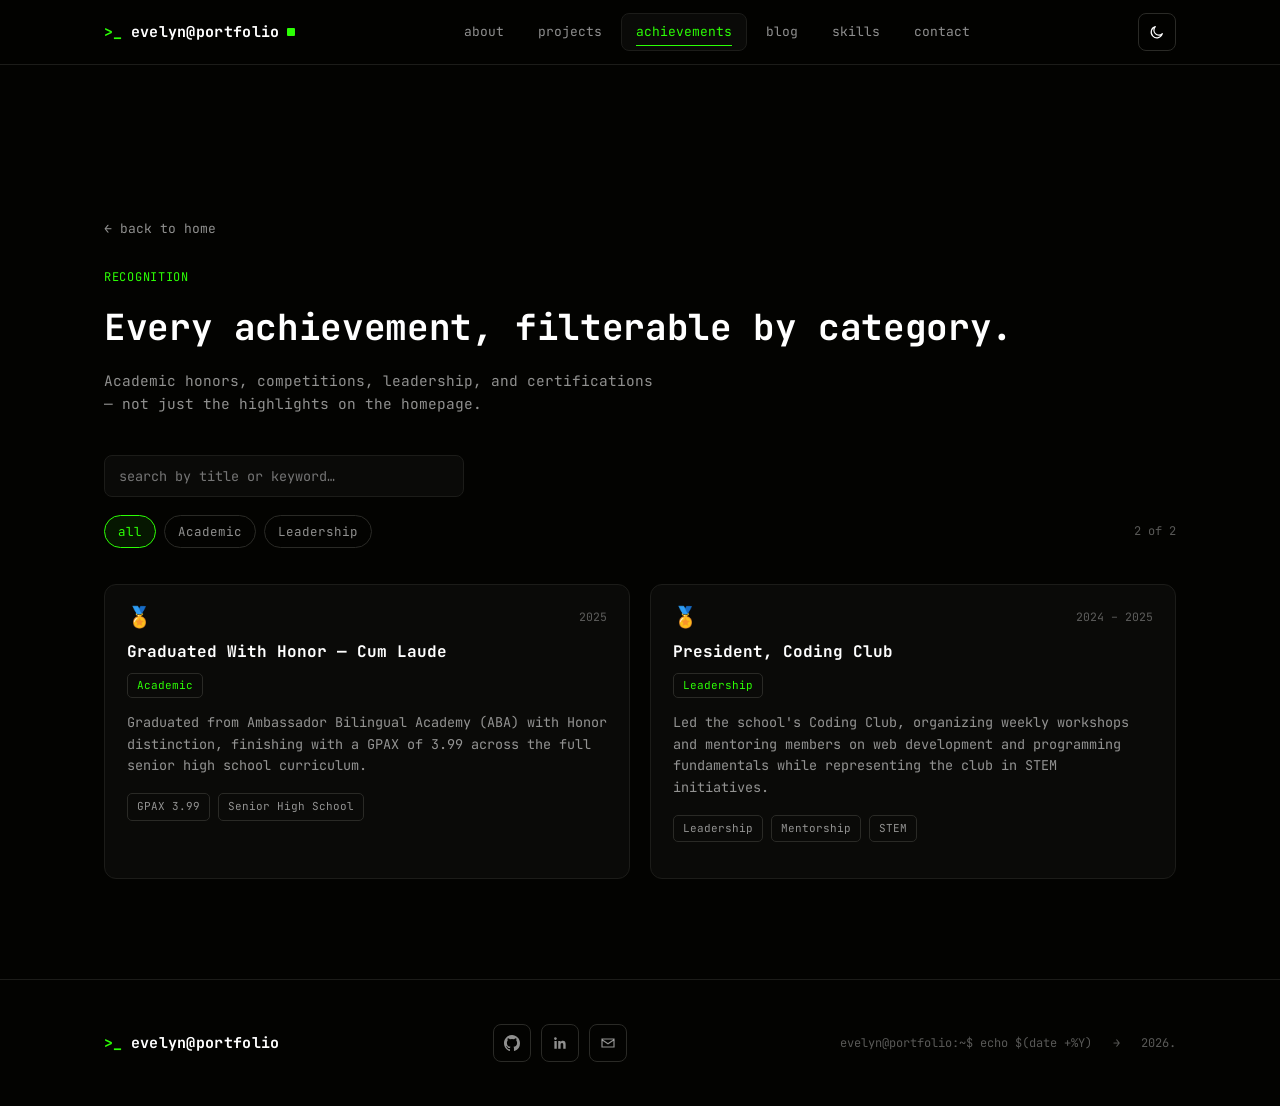
==== achievements.html @ fe4501ad "added achievements" ====
<!DOCTYPE html>
<html lang="en">
<head>
<meta charset="UTF-8">
<meta name="viewport" content="width=device-width, initial-scale=1.0">
<title>evelyn@achievements</title>
<meta name="description" content="Awards, honors, competitions, and certifications — filter by category.">
<script>
  (function(){
    try{
      if(localStorage.getItem('theme') === 'light'){
        document.documentElement.setAttribute('data-theme','light');
      }
    }catch(e){}
  })();
</script>
<link rel="preconnect" href="https://fonts.googleapis.com">
<link rel="preconnect" href="https://fonts.gstatic.com" crossorigin>
<link href="https://fonts.googleapis.com/css2?family=JetBrains+Mono:wght@400;500;600;700;800&display=swap" rel="stylesheet">
<link rel="stylesheet" href="css/style.css">
<style>
  /* ---- Achievements-index-specific styles (not in style.css) ---- */
  .achievements-hero { max-width: 1120px; margin: 0 auto; padding: 150px 24px 0; }
  .achievements-back {
    display: inline-flex; align-items: center; gap: 6px;
    color: var(--muted); text-decoration: none; font-size: 13px; margin-bottom: 28px;
  }
  .achievements-back:hover { color: var(--text); }

  .achievements-controls {
    max-width: 1120px; margin: 40px auto 0; padding: 0 24px;
    display: flex; flex-direction: column; gap: 18px;
  }
  .achievements-search input{
    width: 100%; max-width: 360px;
    background: var(--bg-raised); border: 1px solid var(--border);
    border-radius: var(--radius-sm); padding: 11px 14px; color: var(--text);
    font-family: inherit; font-size: 13.5px;
  }
  .achievements-search input:focus{ border-color: var(--accent); outline: none; }
  .achievements-filters{ display: flex; flex-wrap: wrap; gap: 8px; align-items: center; }
  .filter-pill{
    font-size: 12.5px; padding: 7px 13px; border-radius: 999px;
    border: 1px solid var(--border-hover); color: var(--muted);
    background: transparent; cursor: pointer; font-family: inherit;
    transition: border-color 180ms var(--ease), color 180ms var(--ease), background 180ms var(--ease);
  }
  .filter-pill:hover{ border-color: var(--accent); color: var(--text); }
  .filter-pill.active{ border-color: var(--accent); color: var(--accent); background: rgba(44,255,5,0.08); }
  .filter-count{ font-size: 12px; color: var(--muted-dim); margin-left: auto; }

  .achievements-grid-wrap{ max-width: 1120px; margin: 0 auto; padding: 36px 24px 100px; }
  .achievements-empty{ color: var(--muted); font-size: 14px; padding: 40px 0; text-align: center; }
</style>
</head>
<body>

<header class="site-header">
  <div class="container header-inner">
    <a href="index.html#hero" class="logo" aria-label="eve portfolio home">
      <span class="prompt">&gt;_</span> evelyn@portfolio <span class="blink-dot" aria-hidden="true"></span>
    </a>
    <nav class="main-nav" aria-label="Primary">
      <a href="index.html#about" class="nav-link">about</a>
      <a href="index.html#projects" class="nav-link">projects</a>
      <a href="index.html#achievements" class="nav-link active">achievements</a>
      <a href="index.html#blog" class="nav-link">blog</a>
      <a href="index.html#skills" class="nav-link">skills</a>
      <a href="index.html#contact" class="nav-link">contact</a>
    </nav>
    <div class="nav-cta">
      <button class="theme-toggle" id="theme-toggle" aria-label="Toggle light and dark mode">
        <svg class="icon-sun" viewBox="0 0 24 24" fill="none" stroke="currentColor" stroke-width="1.8" stroke-linecap="round"><circle cx="12" cy="12" r="4.5"/><path d="M12 2.5v2.5M12 19v2.5M4.2 4.2l1.8 1.8M18 18l1.8 1.8M2.5 12H5M19 12h2.5M4.2 19.8L6 18M18 6l1.8-1.8"/></svg>
        <svg class="icon-moon" viewBox="0 0 24 24" fill="none" stroke="currentColor" stroke-width="1.8" stroke-linecap="round" stroke-linejoin="round"><path d="M20 14.5A8.5 8.5 0 1 1 9.5 4a7 7 0 0 0 10.5 10.5Z"/></svg>
      </button>
      <button class="nav-toggle" id="nav-toggle" aria-label="Toggle menu" aria-expanded="false" aria-controls="mobile-menu">
        <span></span>
      </button>
    </div>
  </div>
  <div class="mobile-menu" id="mobile-menu">
    <a href="index.html#about" class="nav-link">about</a>
    <a href="index.html#projects" class="nav-link">projects</a>
    <a href="index.html#achievements" class="nav-link">achievements</a>
    <a href="index.html#blog" class="nav-link">blog</a>
    <a href="index.html#skills" class="nav-link">skills</a>
    <a href="index.html#contact" class="nav-link">contact</a>
  </div>
</header>

<main id="main">
  <div class="achievements-hero">
    <a href="index.html#achievements" class="achievements-back">&larr; back to home</a>
    <div class="post-eyebrow" style="font-size:12px;letter-spacing:0.06em;text-transform:uppercase;color:var(--accent);margin-bottom:12px;">Recognition</div>
    <h1 class="section-title">Every achievement, filterable by category.</h1>
    <p class="section-desc">Academic honors, competitions, leadership, and certifications — not just the highlights on the homepage.</p>
  </div>

  <div class="achievements-controls">
    <div class="achievements-search">
      <input id="achievements-search" type="text" placeholder="search by title or keyword&hellip;" autocomplete="off">
    </div>
    <div class="achievements-filters" id="achievements-filters">
      <!-- category pills injected by script -->
    </div>
  </div>

  <div class="achievements-grid-wrap">
    <div class="achievements-grid" id="all-achievements-grid">
      <!-- Rendered by inline script below from js/achievements_data.js -->
    </div>
    <div class="achievements-empty" id="achievements-empty" style="display:none;">No achievements match that search/filter.</div>
  </div>
</main>

<footer>
  <div class="container footer-inner">
    <div class="logo"><span class="prompt">&gt;_</span> evelyn@portfolio</div>
    <div class="footer-links">
      <a href="#" class="footer-link" aria-label="GitHub">
        <svg width="16" height="16" viewBox="0 0 24 24" fill="currentColor"><path d="M12 0C5.37 0 0 5.5 0 12.3c0 5.44 3.44 10.05 8.2 11.68.6.11.82-.27.82-.6 0-.29-.01-1.07-.02-2.1-3.34.75-4.04-1.65-4.04-1.65-.55-1.43-1.34-1.81-1.34-1.81-1.09-.77.08-.76.08-.76 1.2.09 1.84 1.26 1.84 1.26 1.07 1.87 2.81 1.33 3.5 1.02.11-.79.42-1.33.76-1.64-2.67-.31-5.47-1.37-5.47-6.09 0-1.35.47-2.44 1.24-3.31-.12-.31-.54-1.56.12-3.26 0 0 1.01-.33 3.3 1.26a11.2 11.2 0 0 1 6 0c2.29-1.59 3.3-1.26 3.3-1.26.66 1.7.24 2.95.12 3.26.77.87 1.24 1.96 1.24 3.31 0 4.73-2.81 5.77-5.49 6.08.43.38.81 1.12.81 2.27 0 1.64-.02 2.96-.02 3.36 0 .33.22.72.83.6A12.32 12.32 0 0 0 24 12.3C24 5.5 18.63 0 12 0Z"/></svg>
      </a>
      <a href="#" class="footer-link" aria-label="LinkedIn">
        <svg width="16" height="16" viewBox="0 0 24 24" fill="currentColor"><path d="M20.45 20.45h-3.56v-5.57c0-1.33-.02-3.04-1.85-3.04-1.86 0-2.14 1.45-2.14 2.94v5.67H9.34V9h3.42v1.56h.05c.48-.9 1.64-1.85 3.37-1.85 3.6 0 4.27 2.37 4.27 5.46v6.28ZM5.34 7.43a2.07 2.07 0 1 1 0-4.13 2.07 2.07 0 0 1 0 4.13ZM7.12 20.45H3.56V9h3.56v11.45Z"/></svg>
      </a>
      <a href="mailto:asyncbyevelyn@gmail.com" class="footer-link" aria-label="Email">
        <svg width="16" height="16" viewBox="0 0 24 24" fill="none" stroke="currentColor" stroke-width="1.8"><path d="M3 6h18v12H3z"/><path d="m3 7 9 6 9-6"/></svg>
      </a>
    </div>
    <div class="footer-copy">evelyn@portfolio:~$ echo $(date +%Y) &nbsp; → &nbsp; 2026.</div>
  </div>
</footer>

<script src="js/achievements_data.js"></script>
<script src="js/blog_data.js"></script>
<script src="js/project_data.js"></script>
<script src="js/script.js"></script>
<script>
  (function(){
    const items = window.achievements || {};
    const order = window.achievementOrder || Object.keys(items);
    const grid = document.getElementById('all-achievements-grid');
    const emptyMsg = document.getElementById('achievements-empty');
    const filtersEl = document.getElementById('achievements-filters');
    const searchInput = document.getElementById('achievements-search');

    // Build the sorted, de-duped category list across every achievement
    const allCategories = [...new Set(order.map(key => items[key].category).filter(Boolean))].sort();
    let activeCategories = new Set();
    let searchTerm = '';

    function cardHTML(key){
      const a = items[key];
      const tags = (a.tags || []).map(t => `<span class="tag">${t}</span>`).join('');
      const linkHTML = a.link
        ? `<a href="${a.link}" target="_blank" rel="noopener" class="achievement-link">view &rarr;</a>`
        : '';
      return `
        <article class="achievement-card">
          <div class="achievement-top">
            <span class="achievement-icon">${a.icon || '🏅'}</span>
            <span class="achievement-date">${a.date || ''}</span>
          </div>
          <h3>${a.title}</h3>
          <span class="achievement-category">${a.category || ''}</span>
          <p>${a.description || ''}</p>
          <div class="achievement-tag-row">${tags}</div>
          ${linkHTML}
        </article>`;
    }

    function matches(key){
      const a = items[key];
      const inCategory = activeCategories.size === 0 || activeCategories.has(a.category);
      const haystack = (a.title + ' ' + (a.description || '') + ' ' + (a.tags || []).join(' ')).toLowerCase();
      const inSearch = !searchTerm || haystack.includes(searchTerm);
      return inCategory && inSearch;
    }

    function render(){
      const visible = order.filter(matches);
      grid.innerHTML = visible.map(cardHTML).join('');
      emptyMsg.style.display = visible.length ? 'none' : 'block';
    }

    function renderFilters(){
      const pillsHTML = allCategories.map(cat => `<button type="button" class="filter-pill" data-cat="${cat}">${cat}</button>`).join('');
      filtersEl.innerHTML = `
        <button type="button" class="filter-pill" data-cat="__all">all</button>
        ${pillsHTML}
        <span class="filter-count" id="filter-count"></span>`;
      filtersEl.querySelectorAll('.filter-pill').forEach(btn => {
        btn.addEventListener('click', () => {
          const cat = btn.dataset.cat;
          if(cat === '__all'){
            activeCategories.clear();
          } else {
            if(activeCategories.has(cat)) activeCategories.delete(cat);
            else activeCategories.add(cat);
          }
          updatePillStates();
          render();
        });
      });
      updatePillStates();
    }

    function updatePillStates(){
      filtersEl.querySelectorAll('.filter-pill').forEach(btn => {
        const cat = btn.dataset.cat;
        const isActive = cat === '__all' ? activeCategories.size === 0 : activeCategories.has(cat);
        btn.classList.toggle('active', isActive);
      });
      const count = document.getElementById('filter-count');
      if(count) count.textContent = `${order.filter(matches).length} of ${order.length}`;
    }

    searchInput.addEventListener('input', (e) => {
      searchTerm = e.target.value.trim().toLowerCase();
      updatePillStates();
      render();
    });

    renderFilters();
    render();
  })();
</script>

</body>
</html>
---- css/style.css ----
:root{
    --bg:#030301;
    --bg-raised:#0a0a08;
    --accent:#2CFF05;
    --text:#ffffff;
    --border:#1c1c19;
    --border-hover:#2a2a26;
    --muted:rgba(255,255,255,0.56);
    --muted-dim:rgba(255,255,255,0.34);
    --header-bg:rgba(3,3,1,0.88);
    --terminal-bg:#060605;
    --surface-tint:rgba(255,255,255,0.03);
    --radius-sm:8px;
    --radius:10px;
    --radius-lg:12px;
    --ease:cubic-bezier(.4,0,.2,1);
  }

  :root[data-theme="light"]{
    --bg:#ffffff;
    --bg-raised:#f3f3f0;
    --accent:#1a8f00;
    --text:#0b0b09;
    --border:#e4e4e0;
    --border-hover:#d1d1cb;
    --muted:rgba(11,11,9,0.6);
    --muted-dim:rgba(11,11,9,0.4);
    --header-bg:rgba(255,255,255,0.88);
    --terminal-bg:#eeeeea;
    --surface-tint:rgba(0,0,0,0.03);
    color-scheme:light;
  }

  html{transition:background 200ms var(--ease);}
  body, .site-header, .terminal-titlebar, .terminal-window, .project-card,
  .skill-card, .field input, .field textarea, .badge, .tag, .btn, .nav-link,
  .card-link, .theme-toggle, .footer-link{
    transition:background 200ms var(--ease), border-color 200ms var(--ease), color 200ms var(--ease);
  }

  *{margin:0;padding:0;box-sizing:border-box;}

  html{scroll-behavior:smooth;}

  body{
    background:var(--bg);
    color:var(--text);
    font-family:'JetBrains Mono', ui-monospace, 'SF Mono', Consolas, monospace;
    line-height:1.6;
    -webkit-font-smoothing:antialiased;
    overflow-x:hidden;
  }

  ::selection{background:var(--accent);color:var(--bg);}

  a{color:inherit;text-decoration:none;}

  :focus-visible{
    outline:1.5px solid var(--accent);
    outline-offset:3px;
    border-radius:4px;
  }

  ::-webkit-scrollbar{width:10px;}
  ::-webkit-scrollbar-track{background:var(--bg);}
  ::-webkit-scrollbar-thumb{background:var(--border-hover);border-radius:10px;}
  ::-webkit-scrollbar-thumb:hover{background:var(--muted-dim);}

  .skip-link{
    position:absolute;top:-100px;left:16px;
    background:var(--accent);color:var(--bg);
    padding:10px 16px;border-radius:var(--radius-sm);
    font-weight:700;z-index:200;transition:top 200ms var(--ease);
  }
  .skip-link:focus{top:16px;}

  .container{
    width:100%;
    max-width:1120px;
    margin:0 auto;
    padding:0 24px;
  }

  /* ---------- Header ---------- */
  .site-header{
    position:sticky;top:0;z-index:100;
    background:var(--header-bg);
    border-bottom:1px solid var(--border);
    backdrop-filter:none;
  }
  .header-inner{
    display:flex;align-items:center;justify-content:space-between;
    height:64px;
  }
  .logo{
    display:flex;align-items:center;gap:8px;
    font-weight:700;font-size:15px;letter-spacing:0.02em;
  }
  .logo .prompt{color:var(--accent);}
  .logo .blink-dot{
    width:8px;height:8px;background:var(--accent);
    animation:blink 1.1s step-end infinite;
    border-radius:1px;
  }

  nav.main-nav{display:flex;align-items:center;gap:4px;}
  .nav-link{
    padding:8px 14px;
    font-size:13px;
    color:var(--muted);
    border:1px solid transparent;
    border-radius:var(--radius-sm);
    transition:color 180ms var(--ease), border-color 180ms var(--ease), background 180ms var(--ease);
    position:relative;
  }
  .nav-link::before{content:"";}
  .nav-link:hover{color:var(--text);border-color:var(--border);}
  .nav-link.active{color:var(--accent);border-color:var(--border);background:var(--bg-raised);}
  .nav-link.active::after{
    content:"";position:absolute;left:14px;right:14px;bottom:4px;height:1px;background:var(--accent);
  }

  .nav-cta{
    display:flex;align-items:center;gap:12px;
  }
  .btn{
    display:inline-flex;align-items:center;gap:8px;
    padding:9px 18px;
    font-family:inherit;font-size:13px;font-weight:600;
    border-radius:var(--radius-sm);
    border:1px solid var(--border-hover);
    background:transparent;color:var(--text);
    cursor:pointer;
    transition:border-color 180ms var(--ease), color 180ms var(--ease), background 180ms var(--ease), transform 180ms var(--ease);
  }
  .btn:hover{border-color:var(--accent);color:var(--accent);transform:translateY(-1px);}
  .btn-solid{
    background:var(--accent);color:var(--bg);border-color:var(--accent);font-weight:700;
  }
  .btn-solid:hover{background:transparent;color:var(--accent);transform:translateY(-1px);}

  .theme-toggle{
    width:38px;height:38px;
    border:1px solid var(--border-hover);
    border-radius:var(--radius-sm);
    background:transparent;
    display:flex;align-items:center;justify-content:center;
    color:var(--text);
    cursor:pointer;
    flex-shrink:0;
  }
  .theme-toggle:hover{border-color:var(--accent);color:var(--accent);transform:translateY(-1px);}
  .theme-toggle svg{width:16px;height:16px;}
  .theme-toggle .icon-sun{display:none;}
  .theme-toggle .icon-moon{display:block;}
  [data-theme="light"] .theme-toggle .icon-sun{display:block;}
  [data-theme="light"] .theme-toggle .icon-moon{display:none;}

  .nav-toggle{
    display:none;
    width:38px;height:38px;
    border:1px solid var(--border-hover);
    border-radius:var(--radius-sm);
    background:transparent;
    align-items:center;justify-content:center;
    cursor:pointer;
  }
  .nav-toggle span, .nav-toggle::before, .nav-toggle::after{
    content:"";display:block;width:16px;height:1.5px;background:var(--text);
    transition:all 200ms var(--ease);
  }
  .nav-toggle{flex-direction:column;gap:4px;}

  .mobile-menu{
    display:none;
    position:fixed;inset:0;top:64px;
    background:var(--bg);
    z-index:99;
    padding:32px 24px;
    flex-direction:column;gap:4px;
    animation:fadeIn 200ms var(--ease);
  }
  .mobile-menu.open{display:flex;}
  .mobile-menu .nav-link{font-size:16px;padding:16px 4px;border-bottom:1px solid var(--border);border-radius:0;}

  @keyframes fadeIn{from{opacity:0;}to{opacity:1;}}
  @keyframes blink{0%,50%{opacity:1;}51%,100%{opacity:0;}}

  /* ---------- Hero / Terminal ---------- */
  .hero{
    min-height:100vh;
    display:flex;flex-direction:column;align-items:center;justify-content:center;
    padding:120px 24px 80px;
    position:relative;
  }
  .hero-eyebrow{
    font-size:12px;color:var(--muted);letter-spacing:0.12em;text-transform:uppercase;
    margin-bottom:20px;display:flex;align-items:center;gap:10px;
  }
  .hero-eyebrow::before{
    content:"";width:6px;height:6px;background:var(--accent);border-radius:50%;
    box-shadow:0 0 0 3px rgba(44,255,5,0.12);
  }

  .terminal-window{
    width:100%;max-width:760px;
    border:1px solid var(--border-hover);
    border-radius:var(--radius-lg);
    background:var(--bg-raised);
    overflow:hidden;
    box-shadow:0 30px 60px -30px rgba(0,0,0,0.6);
  }
  .terminal-titlebar{
    display:flex;align-items:center;gap:8px;
    padding:12px 16px;
    border-bottom:1px solid var(--border);
    background:var(--terminal-bg);
  }
  .tb-dot{width:10px;height:10px;border-radius:50%;border:1px solid var(--border-hover);}
  .terminal-titlebar .tb-name{
    margin-left:8px;font-size:12px;color:var(--muted);
  }

  .terminal-body{
    padding:22px 20px 18px;
    min-height:340px;
    max-height:440px;
    overflow-y:auto;
    font-size:13.5px;
  }
  .terminal-line{margin-bottom:10px;white-space:pre-wrap;word-break:break-word;}
  .terminal-line .p1{color:var(--accent);font-weight:600;}
  .terminal-line .p2{color:var(--text);}
  .terminal-out{color:var(--muted);margin-bottom:16px;animation:fadeIn 220ms var(--ease);}
  .terminal-out strong{color:var(--text);}
  .terminal-out a{color:var(--accent);border-bottom:1px solid rgba(44,255,5,0.3);}
  .terminal-out a:hover{border-bottom-color:var(--accent);}
  .terminal-out .out-title{color:var(--accent);font-weight:700;margin-bottom:6px;display:block;}
  .terminal-out ul{list-style:none;margin-top:4px;}
  .terminal-out li{padding:3px 0;padding-left:16px;position:relative;}
  .terminal-out li::before{content:"›";position:absolute;left:0;color:var(--accent);}

  .terminal-input-row{
    display:flex;align-items:center;gap:8px;
    border-top:1px solid var(--border);
    padding:16px 20px;
  }
  .terminal-input-row .p1{color:var(--accent);font-weight:600;font-size:13.5px;flex-shrink:0;}
  #term-form{display:flex;align-items:center;flex:1;gap:2px;}
  #term-input{
    flex:1;background:transparent;border:none;outline:none;
    color:var(--text);font-family:inherit;font-size:13.5px;caret-color:var(--accent);
  }
  .cursor{
    display:inline-block;width:8px;height:16px;background:var(--accent);
    animation:blink 1s step-end infinite;
    vertical-align:middle;
    border-radius:1px;
  }

  .hero-hint{
    margin-top:22px;font-size:12px;color:var(--muted-dim);
    display:flex;gap:18px;flex-wrap:wrap;justify-content:center;
  }
  .hero-hint kbd{
    border:1px solid var(--border-hover);border-radius:5px;padding:1px 6px;
    font-size:11px;color:var(--muted);background:var(--bg-raised);
  }

  /* ---------- Sections shared ---------- */
  section{padding:110px 0;border-top:1px solid var(--border);}
  .section-head{margin-bottom:56px;}
  .section-tag{
    font-size:12px;color:var(--accent);letter-spacing:0.14em;text-transform:uppercase;
    margin-bottom:14px;display:block;
  }
  .section-title{font-size:clamp(26px,3.4vw,36px);font-weight:700;letter-spacing:-0.01em;}
  .section-desc{color:var(--muted);margin-top:12px;max-width:560px;font-size:14.5px;}

  .reveal{opacity:0;transform:translateY(18px);transition:opacity 550ms var(--ease), transform 550ms var(--ease);}
  .reveal.in-view{opacity:1;transform:translateY(0);}

  /* education */
  .education-timeline {
    display: flex;
    flex-direction: column;
    gap: 2rem;
    margin-top: 2rem;
  }

  .education-item {
    display: grid;
    grid-template-columns: 170px 1fr;
    gap: 2rem;
    padding-bottom: 2rem;
    border-bottom: 1px solid rgba(255,255,255,0.08);
  }

  .education-year {
    color: var(--accent);
    font-size: 0.9rem;
    white-space: nowrap;
  }

  .education-content h3 {
    margin-bottom: .5rem;
    font-size: 1.15rem;
  }

  .education-content p {
    color: var(--muted);
    line-height: 1.7;
  }

  .education-note {
    display: inline-block;
    margin-top: .75rem;
    color: var(--accent);
    font-size: .9rem;
  }

  .current {
    margin-left: .5rem;
    padding: .15rem .5rem;
    border: 1px solid var(--accent);
    border-radius: 999px;
    font-size: .7rem;
  }

  .education-highlights {
    margin-top: 1rem;
    padding: 0;
    list-style: none;

    display: flex;
    flex-wrap: wrap;
    gap: 0.75rem;

    color: var(--accent);
  }

  .education-highlights li {
    padding: 0.45rem 0.9rem;

    border: 1px solid var(--border-hover);
    border-radius: 999px;

    background: var(--surface-tint);

    color: var(--muted);
    font-size: 0.85rem;

    transition: all 0.25s ease;
  }

  .education-highlights li:hover {
    border-color: var(--accent);
    color: var(--accent);
    transform: translateY(-2px);
  }

  /* ---------- Achievements ---------- */
  .achievements-grid{
    display:grid;grid-template-columns:repeat(2,1fr);gap:20px;
  }
  .achievement-card{
    border:1px solid var(--border);border-radius:var(--radius-lg);
    background:var(--bg-raised);
    padding:22px;
    transition:border-color 200ms var(--ease), transform 200ms var(--ease);
  }
  .achievement-card:hover{border-color:var(--border-hover);transform:translateY(-3px);}
  .achievement-top{
    display:flex;align-items:center;justify-content:space-between;gap:10px;margin-bottom:14px;
  }
  .achievement-icon{font-size:20px;line-height:1;}
  .achievement-date{font-size:11.5px;color:var(--muted-dim);white-space:nowrap;}
  .achievement-card h3{font-size:16px;margin-bottom:8px;line-height:1.35;}
  .achievement-card p{color:var(--muted);font-size:13.5px;margin-bottom:16px;}
  .achievement-category{
    display:inline-block;font-size:11px;color:var(--accent);
    border:1px solid var(--border-hover);border-radius:5px;
    padding:3px 9px;margin-bottom:14px;
  }
  .achievement-tag-row{display:flex;flex-wrap:wrap;gap:8px;margin-bottom:14px;}
  .achievement-link{
    font-size:12.5px;color:var(--accent);border:1px solid var(--border);
    padding:7px 12px;border-radius:var(--radius-sm);display:inline-block;
    transition:border-color 180ms var(--ease), background 180ms var(--ease);
  }
  .achievement-link:hover{border-color:var(--accent);background:rgba(44,255,5,0.06);}

  /* ---------- Projects ---------- */
  .project-grid{
    display:grid;grid-template-columns:repeat(2,1fr);gap:20px;
  }
  .project-card{
    border:1px solid var(--border);border-radius:var(--radius-lg);
    background:var(--bg-raised);
    padding:0;overflow:hidden;
    transition:border-color 200ms var(--ease), transform 200ms var(--ease);
  }
  .project-card:hover{border-color:var(--border-hover);transform:translateY(-3px);}
  .project-card-head{
    padding:14px 18px;border-bottom:1px solid var(--border);
    display:flex;align-items:center;justify-content:between;gap:10px;
    font-size:12px;color:var(--muted-dim);
  }
  .project-card-head .file{color:var(--muted);}
  .project-card-body{padding:22px;}
  .project-card h3{font-size:17px;margin-bottom:10px;display:flex;align-items:center;gap:8px;}
  .project-card h3 .arrow{color:var(--accent);}
  .project-card p{color:var(--muted);font-size:13.5px;margin-bottom:18px;}
  .tag-row{display:flex;flex-wrap:wrap;gap:8px;margin-bottom:20px;}
  .tag{
    font-size:11px;color:var(--muted);border:1px solid var(--border-hover);
    padding:4px 9px;border-radius:5px;
  }
  .card-links{display:flex;gap:10px;}
  .card-link{
    font-size:12.5px;color:var(--accent);border:1px solid var(--border);
    padding:7px 12px;border-radius:var(--radius-sm);
    transition:border-color 180ms var(--ease), background 180ms var(--ease);
  }
  .card-link:hover{border-color:var(--accent);background:rgba(44,255,5,0.06);}

  /* ---------- Blog ---------- */
  .blog-list{display:flex;flex-direction:column;}
  .blog-item{
    display:flex;align-items:baseline;justify-content:space-between;gap:24px;
    padding:26px 4px;border-bottom:1px solid var(--border);
    transition:padding-left 200ms var(--ease), border-color 200ms var(--ease);
  }
  .blog-item:hover{padding-left:12px;border-color:var(--border-hover);}
  .blog-item:hover .blog-title{color:var(--accent);}
  .blog-meta{font-size:11.5px;color:var(--muted-dim);white-space:nowrap;flex-shrink:0;padding-top:3px;}
  .blog-main{flex:1;}
  .blog-title{font-size:16px;font-weight:600;transition:color 180ms var(--ease);margin-bottom:6px;}
  .blog-excerpt{font-size:13px;color:var(--muted);max-width:560px;}
  .blog-arrow{color:var(--accent);flex-shrink:0;font-size:15px;opacity:0;transition:opacity 180ms var(--ease), transform 180ms var(--ease);}
  .blog-item:hover .blog-arrow{opacity:1;transform:translateX(3px);}

  /* ---------- Skills ---------- */
  .skills-grid{display:grid;grid-template-columns:repeat(2,1fr);gap:20px;}
  .skill-card{
    border:1px solid var(--border);border-radius:var(--radius-lg);
    padding:24px;background:var(--bg-raised);
  }
  .skill-card h4{
    font-size:12px;color:var(--accent);text-transform:uppercase;letter-spacing:0.1em;
    margin-bottom:16px;display:flex;align-items:center;gap:8px;
  }
  .skill-card h4::before{content:"$";color:var(--muted-dim);}
  .badge-row{display:flex;flex-wrap:wrap;gap:9px;}
  .badge{
    font-size:12.5px;padding:7px 13px;border:1px solid var(--border-hover);
    border-radius:var(--radius-sm);color:var(--text);
    transition:border-color 180ms var(--ease), color 180ms var(--ease), transform 180ms var(--ease);
  }
  .badge:hover{border-color:var(--accent);color:var(--accent);transform:translateY(-2px);}

  /* ---------- Experience ---------- */
  .timeline{position:relative;padding-left:28px;}
  .timeline::before{
    content:"";position:absolute;left:5px;top:6px;bottom:6px;width:1px;background:var(--border-hover);
  }
  .timeline-item{position:relative;padding-bottom:44px;}
  .timeline-item:last-child{padding-bottom:0;}
  .timeline-dot{
    position:absolute;left:-28px;top:4px;width:11px;height:11px;border-radius:50%;
    background:var(--bg);border:2px solid var(--accent);
  }
  .timeline-date{font-size:12px;color:var(--muted-dim);margin-bottom:6px;}
  .timeline-role{font-size:16.5px;font-weight:700;margin-bottom:4px;}
  .timeline-org{font-size:13px;color:var(--accent);margin-bottom:10px;}
  .timeline-desc{font-size:13.5px;color:var(--muted);max-width:600px;}

  /* ---------- Contact ---------- */
  .contact-grid{display:grid;grid-template-columns:0.9fr 1.1fr;gap:60px;}
  .contact-info p{color:var(--muted);font-size:14px;max-width:400px;margin-bottom:28px;}
  .contact-line{
    display:flex;align-items:center;gap:12px;padding:12px 0;
    border-bottom:1px solid var(--border);font-size:13.5px;
  }
  .contact-line .label{color:var(--muted-dim);width:90px;flex-shrink:0;}
  .contact-line a:hover{color:var(--accent);}

  .field{margin-bottom:18px;}
  .field label{
    display:block;font-size:12px;color:var(--accent);margin-bottom:8px;
  }
  .field label::before{content:"$ ";color:var(--muted-dim);}
  .field input, .field textarea{
    width:100%;background:var(--bg-raised);border:1px solid var(--border);
    border-radius:var(--radius-sm);padding:12px 14px;color:var(--text);
    font-family:inherit;font-size:13.5px;resize:vertical;
    transition:border-color 180ms var(--ease);
  }
  .field input:focus, .field textarea:focus{border-color:var(--accent);outline:none;}
  .field textarea{min-height:110px;}

  /* ---------- Footer ---------- */
  footer{border-top:1px solid var(--border);padding:44px 0;}
  .footer-inner{display:flex;align-items:center;justify-content:space-between;flex-wrap:wrap;gap:20px;}
  .footer-links{display:flex;gap:10px;}
  .footer-link{
    width:38px;height:38px;border:1px solid var(--border-hover);border-radius:var(--radius-sm);
    display:flex;align-items:center;justify-content:center;
    transition:border-color 180ms var(--ease), color 180ms var(--ease);color:var(--muted);
  }
  .footer-link:hover{border-color:var(--accent);color:var(--accent);}
  .footer-copy{font-size:12px;color:var(--muted-dim);}

  /* ---------- Responsive ---------- */
  @media (max-width:860px){
    .project-grid, .skills-grid, .achievements-grid{grid-template-columns:1fr;}
    .contact-grid{grid-template-columns:1fr;gap:44px;}
    nav.main-nav, .nav-cta .btn:not(.btn-solid){display:none;}
    .nav-toggle{display:flex;}
    section{padding:76px 0;}
    .hero{padding-top:110px;}
  }
  @media (max-width:560px){
    .terminal-body{font-size:12.5px;}
    .blog-item{flex-direction:column;gap:6px;}
    .blog-meta{order:-1;}
  }

  @media (prefers-reduced-motion: reduce){
    *{animation-duration:0.01ms !important;transition-duration:0.01ms !important;}
    html{scroll-behavior:auto;}
  }
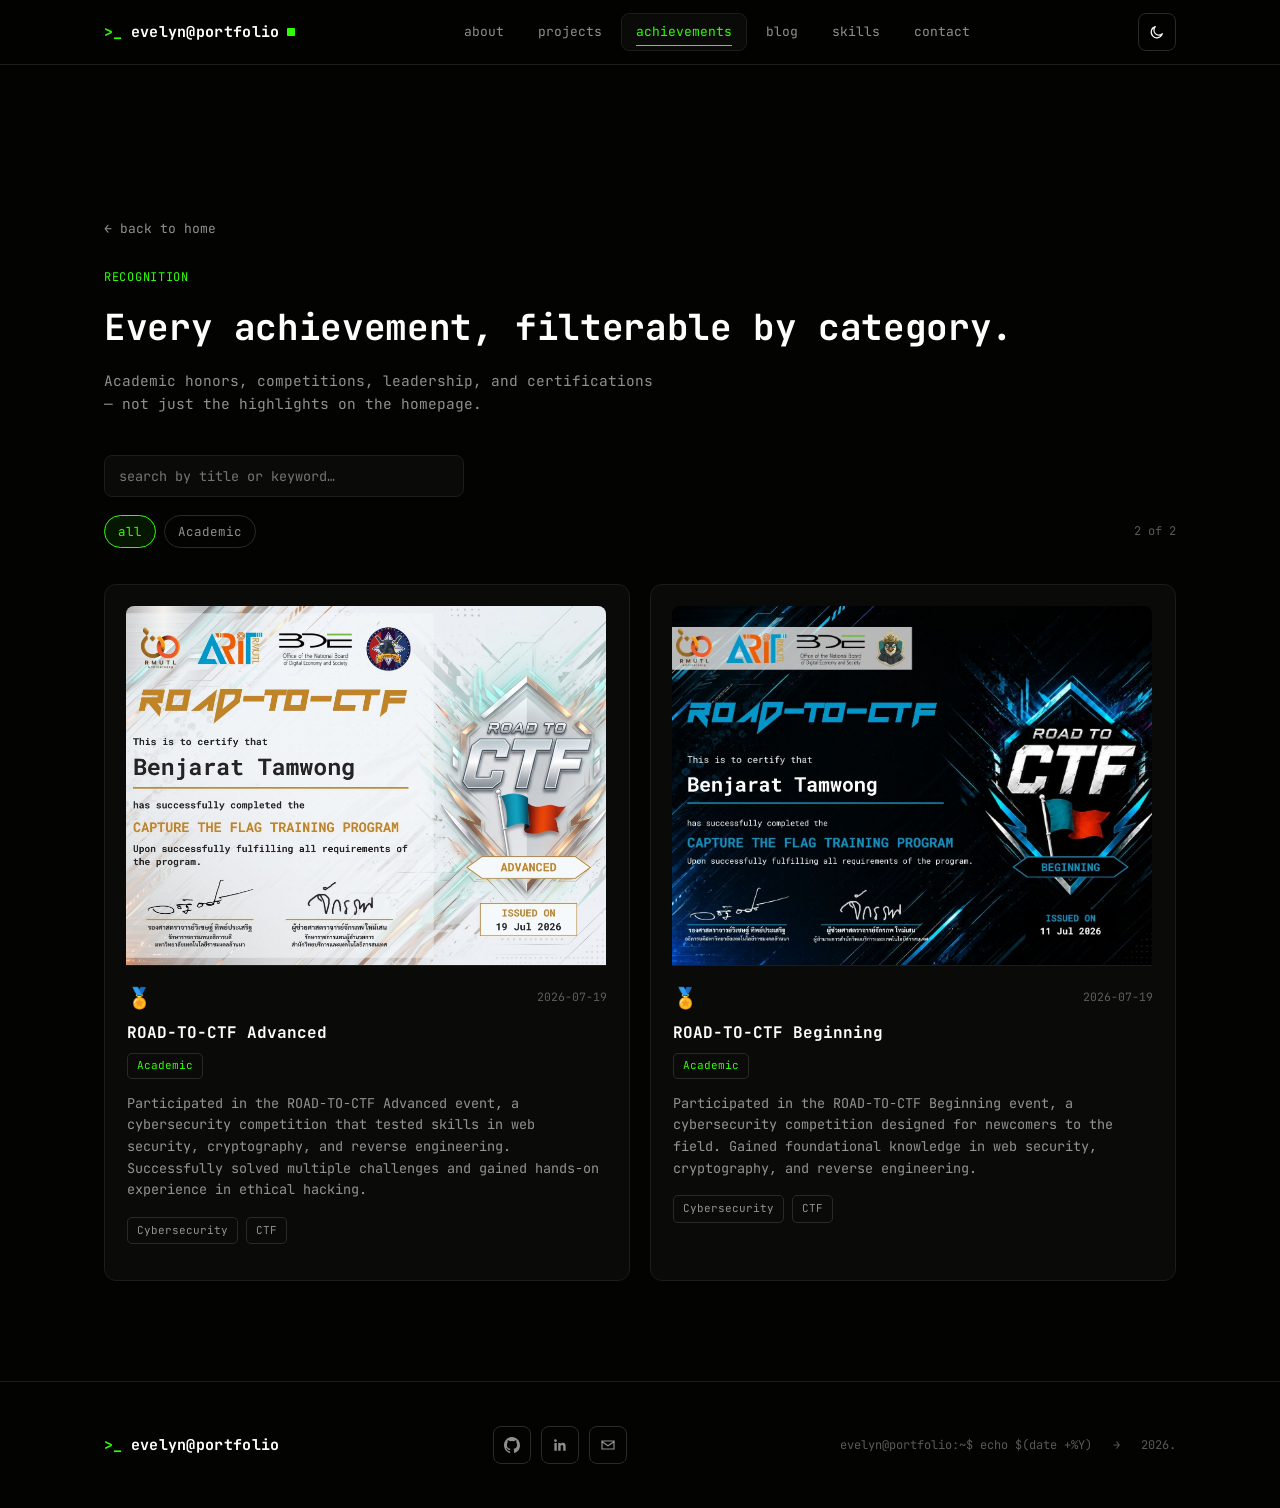
==== commit dd391f5b: "added certificates" ====
--- a/achievements.html
+++ b/achievements.html
@@ -155,8 +155,12 @@
       const linkHTML = a.link
         ? `<a href="${a.link}" target="_blank" rel="noopener" class="achievement-link">view &rarr;</a>`
         : '';
+      const imageHTML = a.image
+        ? `<img src="${a.image}" alt="${a.title} certificate" class="achievement-image" loading="lazy">`
+        : '';
       return `
         <article class="achievement-card">
+          ${imageHTML}
           <div class="achievement-top">
             <span class="achievement-icon">${a.icon || '🏅'}</span>
             <span class="achievement-date">${a.date || ''}</span>
--- a/css/style.css
+++ b/css/style.css
@@ -390,6 +390,15 @@
   }
   .achievement-link:hover{border-color:var(--accent);background:rgba(44,255,5,0.06);}
 
+  .achievement-image{
+    width: 100%;
+    aspect-ratio: 4 / 3;
+    object-fit: cover;
+    border-radius: var(--radius-sm) var(--radius-sm) 0 0;
+    border-bottom: 1px solid var(--border);
+    margin: -1px -1px 14px -1px; /* tuck flush against the card edges, adjust to your card padding */
+  }
+
   /* ---------- Projects ---------- */
   .project-grid{
     display:grid;grid-template-columns:repeat(2,1fr);gap:20px;
@@ -440,6 +449,19 @@
   .blog-arrow{color:var(--accent);flex-shrink:0;font-size:15px;opacity:0;transition:opacity 180ms var(--ease), transform 180ms var(--ease);}
   .blog-item:hover .blog-arrow{opacity:1;transform:translateX(3px);}
 
+  .new-badge{
+    display:inline-block;
+    font-size:0.65em;
+    font-weight:700;
+    letter-spacing:0.03em;
+    color:#0f0;
+    border:1px solid currentColor;
+    border-radius:3px;
+    padding:1px 5px;
+    margin-left:6px;
+    vertical-align:middle;
+  }
+
   /* ---------- Skills ---------- */
   .skills-grid{display:grid;grid-template-columns:repeat(2,1fr);gap:20px;}
   .skill-card{
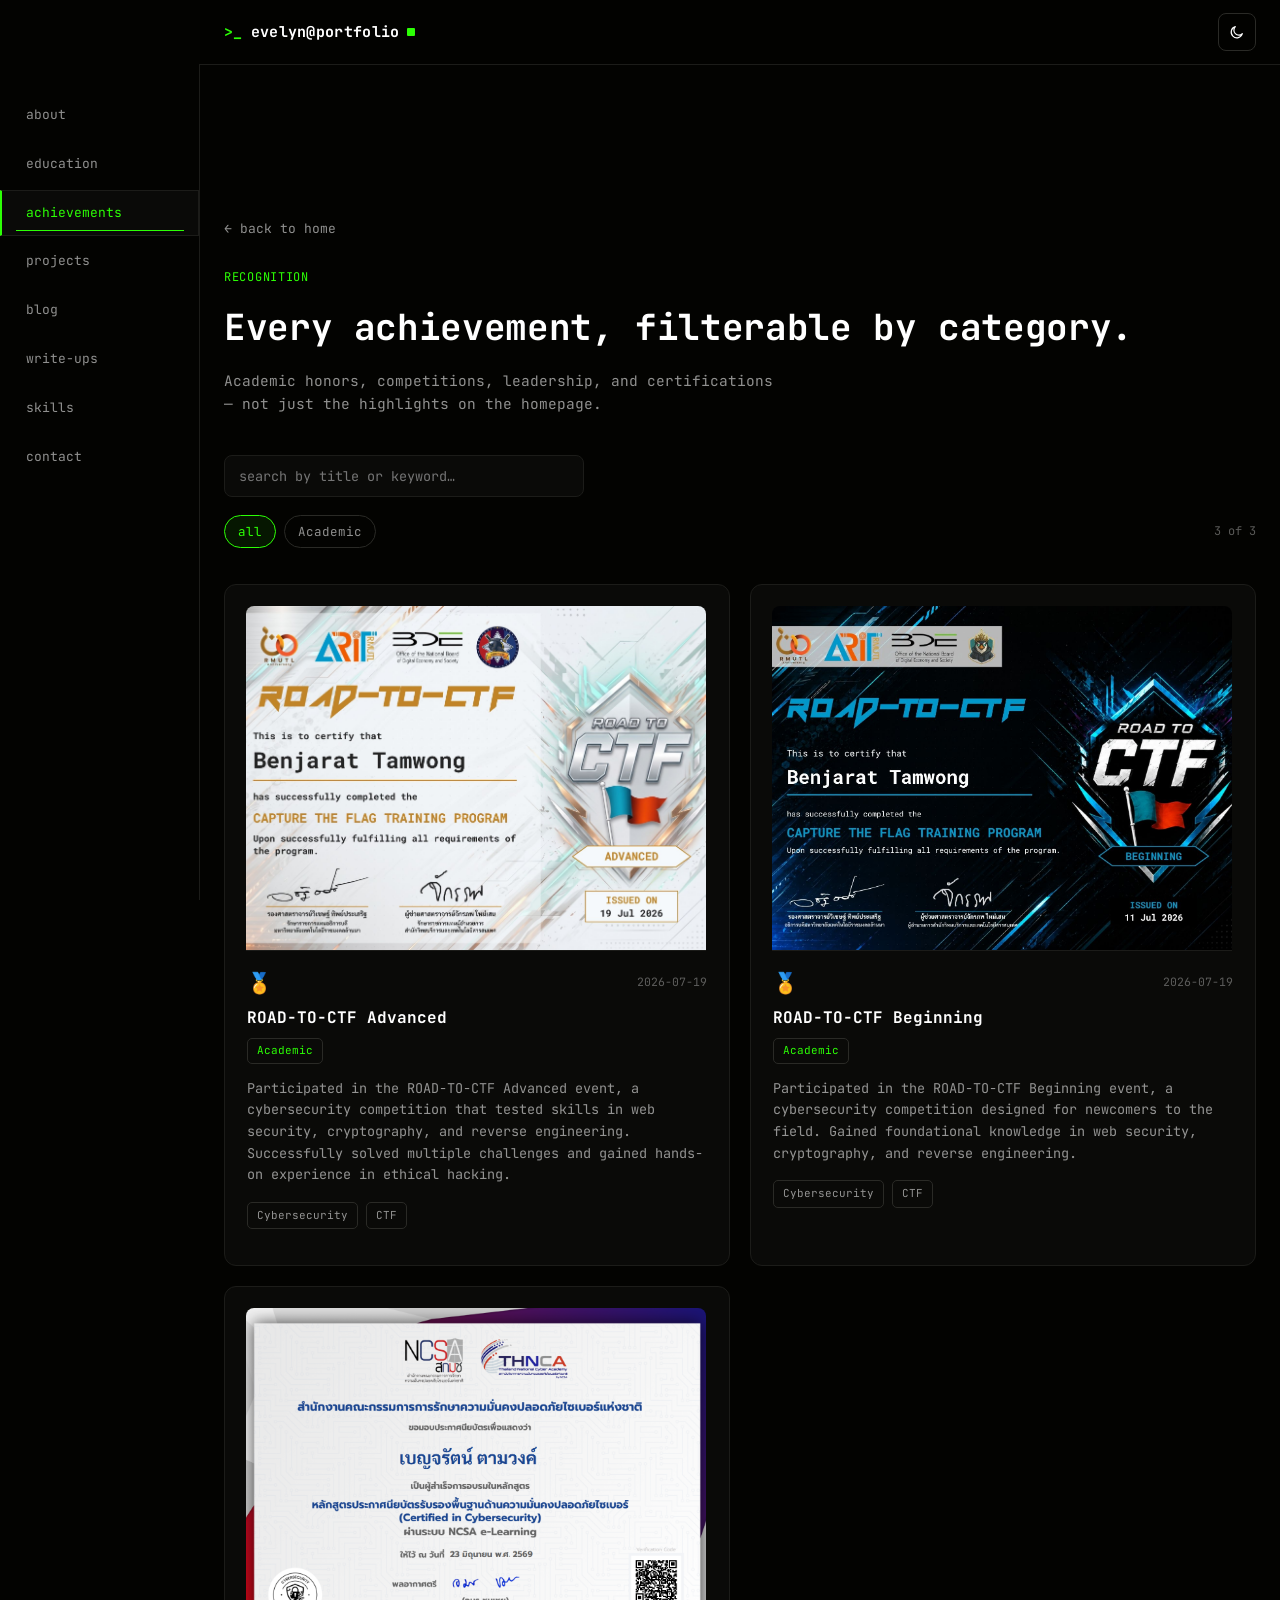
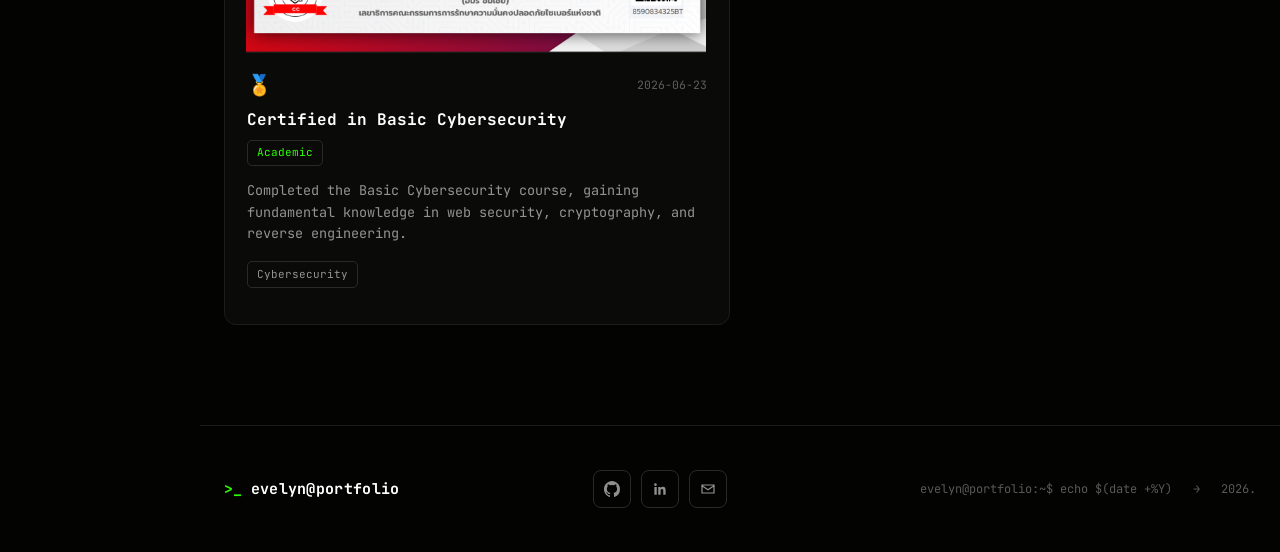
==== commit 248ae16b: "added writeup section & fixed nav bar" ====
--- a/achievements.html
+++ b/achievements.html
@@ -60,14 +60,6 @@
     <a href="index.html#hero" class="logo" aria-label="eve portfolio home">
       <span class="prompt">&gt;_</span> evelyn@portfolio <span class="blink-dot" aria-hidden="true"></span>
     </a>
-    <nav class="main-nav" aria-label="Primary">
-      <a href="index.html#about" class="nav-link">about</a>
-      <a href="index.html#projects" class="nav-link">projects</a>
-      <a href="index.html#achievements" class="nav-link active">achievements</a>
-      <a href="index.html#blog" class="nav-link">blog</a>
-      <a href="index.html#skills" class="nav-link">skills</a>
-      <a href="index.html#contact" class="nav-link">contact</a>
-    </nav>
     <div class="nav-cta">
       <button class="theme-toggle" id="theme-toggle" aria-label="Toggle light and dark mode">
         <svg class="icon-sun" viewBox="0 0 24 24" fill="none" stroke="currentColor" stroke-width="1.8" stroke-linecap="round"><circle cx="12" cy="12" r="4.5"/><path d="M12 2.5v2.5M12 19v2.5M4.2 4.2l1.8 1.8M18 18l1.8 1.8M2.5 12H5M19 12h2.5M4.2 19.8L6 18M18 6l1.8-1.8"/></svg>
@@ -80,13 +72,28 @@
   </div>
   <div class="mobile-menu" id="mobile-menu">
     <a href="index.html#about" class="nav-link">about</a>
+    <a href="index.html#education" class="nav-link">education</a>
+    <a href="index.html#achievements" class="nav-link">achievements</a>
     <a href="index.html#projects" class="nav-link">projects</a>
-    <a href="index.html#achievements" class="nav-link">achievements</a>
     <a href="index.html#blog" class="nav-link">blog</a>
+    <a href="index.html#writeups" class="nav-link">write-ups</a>
     <a href="index.html#skills" class="nav-link">skills</a>
     <a href="index.html#contact" class="nav-link">contact</a>
-  </div>
+</div>
 </header>
+
+<aside class="side-nav" aria-label="Primary">
+  <nav class="side-nav-list">
+    <a href="index.html#about" class="nav-link">about</a>
+    <a href="index.html#education" class="nav-link">education</a>
+    <a href="index.html#achievements" class="nav-link active">achievements</a>
+    <a href="index.html#projects" class="nav-link">projects</a>
+    <a href="index.html#blog" class="nav-link">blog</a>
+    <a href="index.html#writeups" class="nav-link">write-ups</a>
+    <a href="index.html#skills" class="nav-link">skills</a>
+    <a href="index.html#contact" class="nav-link">contact</a>
+  </nav>
+</aside>
 
 <main id="main">
   <div class="achievements-hero">
--- a/css/style.css
+++ b/css/style.css
@@ -14,6 +14,7 @@
     --radius:10px;
     --radius-lg:12px;
     --ease:cubic-bezier(.4,0,.2,1);
+    --sidebar-width:200px;
   }
 
   :root[data-theme="light"]{
@@ -103,6 +104,43 @@
     border-radius:1px;
   }
 
+  /* ---------- Sidebar nav ---------- */
+  /* On desktop, the primary nav lives as a fixed vertical rail on the left
+     edge of the viewport (below the header), rather than inline in the
+     header. Header/main/footer get pushed right by --sidebar-width to make
+     room for it. Collapses back to the header + mobile-menu pattern below
+     the 860px breakpoint. */
+  .side-nav{
+    position:fixed;
+    top:64px;
+    left:0;
+    bottom:0;
+    width:var(--sidebar-width);
+    border-right:1px solid var(--border);
+    background:var(--bg);
+    z-index:90;
+    overflow-y:auto;
+    padding:28px 0;
+  }
+  .side-nav .side-nav-list{
+    display:flex;flex-direction:column;gap:2px;
+  }
+  .side-nav .nav-link{
+    padding:12px 24px;
+    font-size:13px;
+    color:var(--muted);
+    border:1px solid transparent;
+    border-left:2px solid transparent;
+    border-radius:0;
+    transition:color 180ms var(--ease), border-color 180ms var(--ease), background 180ms var(--ease);
+  }
+  .side-nav .nav-link:hover{color:var(--text);background:var(--surface-tint);}
+  .side-nav .nav-link.active{
+    color:var(--accent);
+    background:var(--bg-raised);
+    border-left-color:var(--accent);
+  }
+
   nav.main-nav{display:flex;align-items:center;gap:4px;}
   .nav-link{
     padding:8px 14px;
@@ -185,6 +223,17 @@
 
   @keyframes fadeIn{from{opacity:0;}to{opacity:1;}}
   @keyframes blink{0%,50%{opacity:1;}51%,100%{opacity:0;}}
+
+  /* Desktop: push header/main/footer right to clear the fixed sidebar */
+  @media (min-width:861px){
+    .site-header{
+      margin-left:var(--sidebar-width);
+      width:calc(100% - var(--sidebar-width));
+    }
+    #main, footer{
+      margin-left:var(--sidebar-width);
+    }
+  }
 
   /* ---------- Hero / Terminal ---------- */
   .hero{
@@ -539,6 +588,7 @@
     .contact-grid{grid-template-columns:1fr;gap:44px;}
     nav.main-nav, .nav-cta .btn:not(.btn-solid){display:none;}
     .nav-toggle{display:flex;}
+    .side-nav{display:none;}
     section{padding:76px 0;}
     .hero{padding-top:110px;}
   }
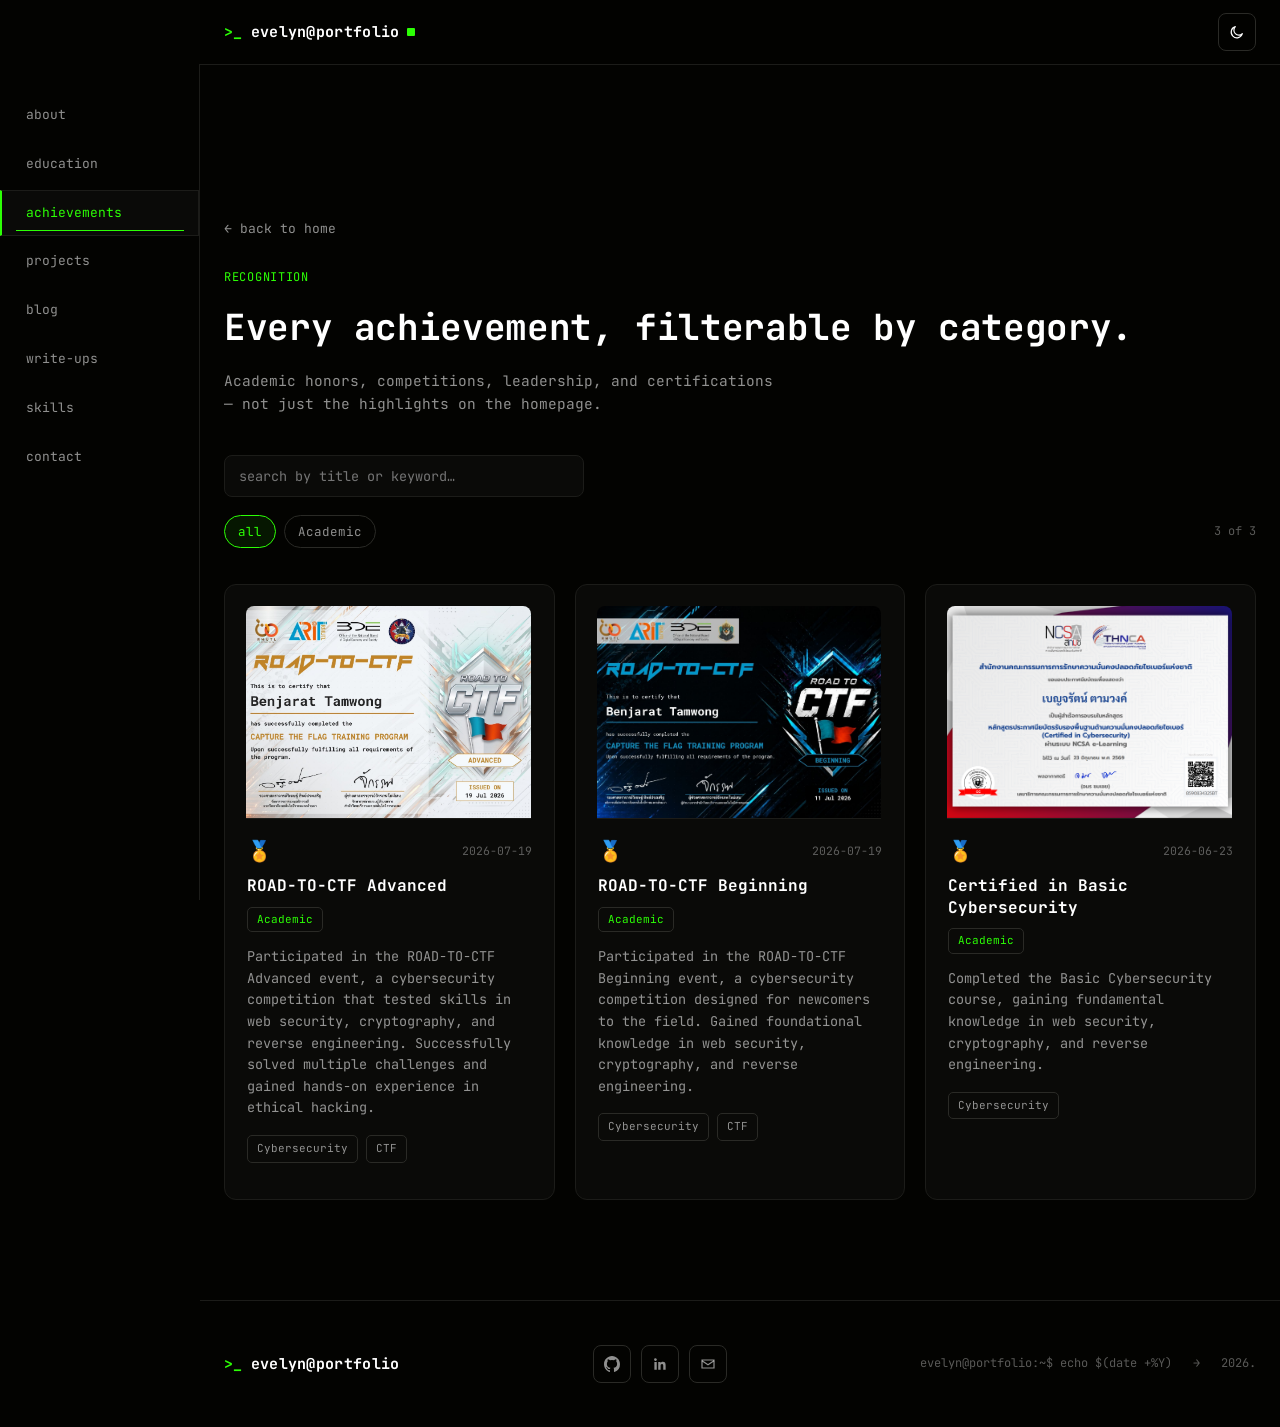
==== commit aa589326: "fix nav bar behavior & added footer links." ====
--- a/achievements.html
+++ b/achievements.html
@@ -53,7 +53,7 @@
   .achievements-empty{ color: var(--muted); font-size: 14px; padding: 40px 0; text-align: center; }
 </style>
 </head>
-<body>
+<body data-page="achievements">
 
 <header class="site-header">
   <div class="container header-inner">
@@ -84,14 +84,14 @@
 
 <aside class="side-nav" aria-label="Primary">
   <nav class="side-nav-list">
-    <a href="index.html#about" class="nav-link">about</a>
-    <a href="index.html#education" class="nav-link">education</a>
-    <a href="index.html#achievements" class="nav-link active">achievements</a>
-    <a href="index.html#projects" class="nav-link">projects</a>
-    <a href="index.html#blog" class="nav-link">blog</a>
-    <a href="index.html#writeups" class="nav-link">write-ups</a>
-    <a href="index.html#skills" class="nav-link">skills</a>
-    <a href="index.html#contact" class="nav-link">contact</a>
+    <a href="index.html#about" class="nav-link" data-section="about">about</a>
+    <a href="index.html#education" class="nav-link" data-section="education">education</a>
+    <a href="index.html#achievements" class="nav-link" data-section="achievements">achievements</a>
+    <a href="index.html#projects" class="nav-link" data-section="projects">projects</a>
+    <a href="index.html#blog" class="nav-link" data-section="blog">blog</a>
+    <a href="index.html#writeups" class="nav-link" data-section="writeups">write-ups</a>
+    <a href="index.html#skills" class="nav-link" data-section="skills">skills</a>
+    <a href="index.html#contact" class="nav-link" data-section="contact">contact</a>
   </nav>
 </aside>
 
@@ -124,10 +124,10 @@
   <div class="container footer-inner">
     <div class="logo"><span class="prompt">&gt;_</span> evelyn@portfolio</div>
     <div class="footer-links">
-      <a href="#" class="footer-link" aria-label="GitHub">
+      <a href="https://github.com/evelynV-exe" class="footer-link" aria-label="GitHub">
         <svg width="16" height="16" viewBox="0 0 24 24" fill="currentColor"><path d="M12 0C5.37 0 0 5.5 0 12.3c0 5.44 3.44 10.05 8.2 11.68.6.11.82-.27.82-.6 0-.29-.01-1.07-.02-2.1-3.34.75-4.04-1.65-4.04-1.65-.55-1.43-1.34-1.81-1.34-1.81-1.09-.77.08-.76.08-.76 1.2.09 1.84 1.26 1.84 1.26 1.07 1.87 2.81 1.33 3.5 1.02.11-.79.42-1.33.76-1.64-2.67-.31-5.47-1.37-5.47-6.09 0-1.35.47-2.44 1.24-3.31-.12-.31-.54-1.56.12-3.26 0 0 1.01-.33 3.3 1.26a11.2 11.2 0 0 1 6 0c2.29-1.59 3.3-1.26 3.3-1.26.66 1.7.24 2.95.12 3.26.77.87 1.24 1.96 1.24 3.31 0 4.73-2.81 5.77-5.49 6.08.43.38.81 1.12.81 2.27 0 1.64-.02 2.96-.02 3.36 0 .33.22.72.83.6A12.32 12.32 0 0 0 24 12.3C24 5.5 18.63 0 12 0Z"/></svg>
       </a>
-      <a href="#" class="footer-link" aria-label="LinkedIn">
+      <a href="https://linkedin.com/in/evelynbt" class="footer-link" aria-label="LinkedIn">
         <svg width="16" height="16" viewBox="0 0 24 24" fill="currentColor"><path d="M20.45 20.45h-3.56v-5.57c0-1.33-.02-3.04-1.85-3.04-1.86 0-2.14 1.45-2.14 2.94v5.67H9.34V9h3.42v1.56h.05c.48-.9 1.64-1.85 3.37-1.85 3.6 0 4.27 2.37 4.27 5.46v6.28ZM5.34 7.43a2.07 2.07 0 1 1 0-4.13 2.07 2.07 0 0 1 0 4.13ZM7.12 20.45H3.56V9h3.56v11.45Z"/></svg>
       </a>
       <a href="mailto:asyncbyevelyn@gmail.com" class="footer-link" aria-label="Email">
--- a/css/style.css
+++ b/css/style.css
@@ -410,7 +410,7 @@
 
   /* ---------- Achievements ---------- */
   .achievements-grid{
-    display:grid;grid-template-columns:repeat(2,1fr);gap:20px;
+    display:grid;grid-template-columns:repeat(3,1fr);gap:20px;
   }
   .achievement-card{
     border:1px solid var(--border);border-radius:var(--radius-lg);
@@ -450,7 +450,7 @@
 
   /* ---------- Projects ---------- */
   .project-grid{
-    display:grid;grid-template-columns:repeat(2,1fr);gap:20px;
+    display:grid;grid-template-columns:repeat(3,1fr);gap:20px;
   }
   .project-card{
     border:1px solid var(--border);border-radius:var(--radius-lg);
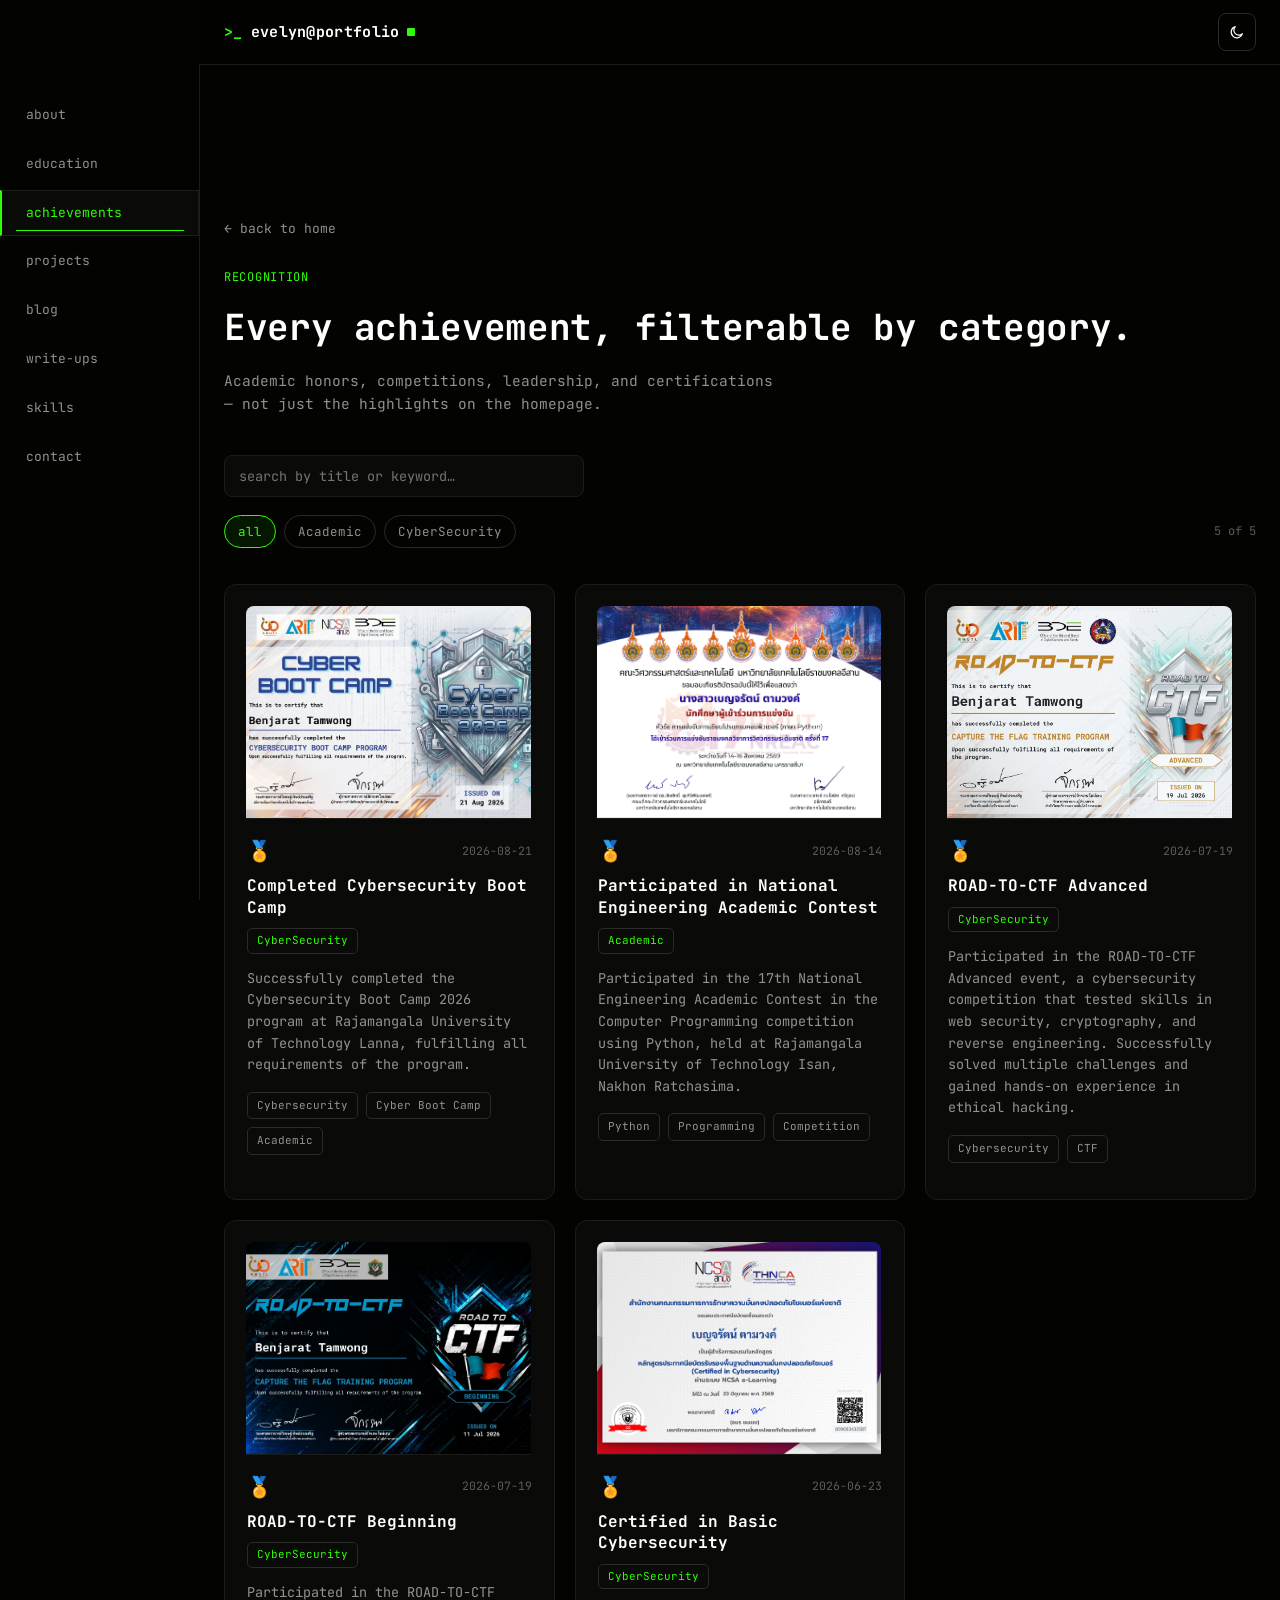
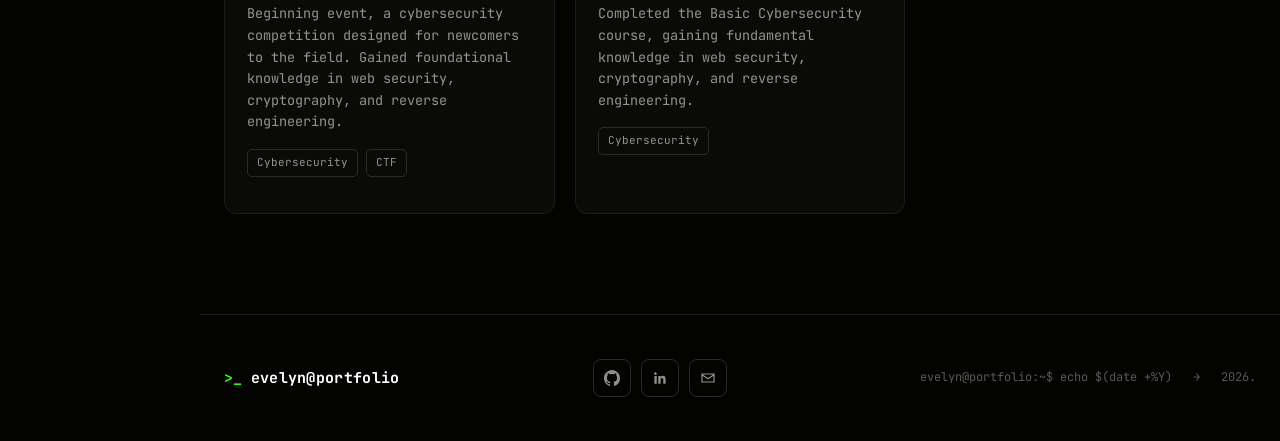
==== commit 3425da7e: "Update portfolio website" ====
--- a/achievements.html
+++ b/achievements.html
@@ -145,12 +145,23 @@
 <script>
   (function(){
     const items = window.achievements || {};
-    const order = window.achievementOrder || Object.keys(items);
+    const order = (window.achievementOrder || Object.keys(items))
+      .slice()
+      .sort((a, b) => (Date.parse(items[b].date) || 0) - (Date.parse(items[a].date) || 0));
     const grid = document.getElementById('all-achievements-grid');
     const emptyMsg = document.getElementById('achievements-empty');
     const filtersEl = document.getElementById('achievements-filters');
     const searchInput = document.getElementById('achievements-search');
 
+    // Same freshness rule as blog.html: show a NEW badge for 7 days
+    // after `date` (an ISO string, e.g. "2026-08-21").
+    const TIME = 7 * 24 * 60 * 60 * 1000;
+    function isRecentAchievement(a){
+      if(!a.date) return false;
+      const added = Date.parse(a.date);
+      return !isNaN(added) && (Date.now() - added) < TIME;
+    }
+
     // Build the sorted, de-duped category list across every achievement
     const allCategories = [...new Set(order.map(key => items[key].category).filter(Boolean))].sort();
     let activeCategories = new Set();
@@ -158,6 +169,7 @@
 
     function cardHTML(key){
       const a = items[key];
+      const isNew = isRecentAchievement(a);
       const tags = (a.tags || []).map(t => `<span class="tag">${t}</span>`).join('');
       const linkHTML = a.link
         ? `<a href="${a.link}" target="_blank" rel="noopener" class="achievement-link">view &rarr;</a>`
@@ -172,7 +184,7 @@
             <span class="achievement-icon">${a.icon || '🏅'}</span>
             <span class="achievement-date">${a.date || ''}</span>
           </div>
-          <h3>${a.title}</h3>
+          <h3>${a.title}${isNew ? ' <span class="new-badge">NEW</span>' : ''}</h3>
           <span class="achievement-category">${a.category || ''}</span>
           <p>${a.description || ''}</p>
           <div class="achievement-tag-row">${tags}</div>
--- a/css/style.css
+++ b/css/style.css
@@ -19,17 +19,52 @@
 
   :root[data-theme="light"]{
     --bg:#ffffff;
-    --bg-raised:#f3f3f0;
-    --accent:#1a8f00;
+    --bg-raised:#f7f7f4;
+    --accent:#0f7a00;
     --text:#0b0b09;
-    --border:#e4e4e0;
-    --border-hover:#d1d1cb;
-    --muted:rgba(11,11,9,0.6);
-    --muted-dim:rgba(11,11,9,0.4);
-    --header-bg:rgba(255,255,255,0.88);
-    --terminal-bg:#eeeeea;
-    --surface-tint:rgba(0,0,0,0.03);
+    --border:#dcdcd6;
+    --border-hover:#b7b7ae;
+    --muted:rgba(11,11,9,0.62);
+    --muted-dim:rgba(11,11,9,0.42);
+    --header-bg:rgba(255,255,255,0.92);
+    --terminal-bg:#e9e9e3;
+    --surface-tint:rgba(0,0,0,0.035);
     color-scheme:light;
+  }
+
+  :root[data-theme="light"] .terminal-window{
+    box-shadow:0 20px 40px -24px rgba(0,0,0,0.14);
+  }
+
+  /* Give light-mode cards actual visual separation from the page */
+  :root[data-theme="light"]{
+    --bg-raised:#f2f2ee;
+  }
+
+  :root[data-theme="light"] .achievement-card,
+  :root[data-theme="light"] .project-card,
+  :root[data-theme="light"] .skill-card{
+    box-shadow: 0 1px 3px rgba(0,0,0,0.05);
+  }
+
+  :root[data-theme="light"] .achievement-card:hover,
+  :root[data-theme="light"] .project-card:hover{
+    box-shadow: 0 8px 20px -8px rgba(0,0,0,0.12);
+  }
+
+  /* Tag/category pills need a touch more contrast to read as "chips" */
+  :root[data-theme="light"] .tag,
+  :root[data-theme="light"] .achievement-category,
+  :root[data-theme="light"] .badge{
+    border-color: var(--border-hover);
+    background: rgba(0,0,0,0.02);
+  }
+
+  /* NEW badge: solid accent pill instead of a raw green outline */
+  :root[data-theme="light"] .new-badge{
+    color:#ffffff;
+    background: var(--accent);
+    border-color: var(--accent);
   }
 
   html{transition:background 200ms var(--ease);}
@@ -265,7 +300,12 @@
     border-bottom:1px solid var(--border);
     background:var(--terminal-bg);
   }
-  .tb-dot{width:10px;height:10px;border-radius:50%;border:1px solid var(--border-hover);}
+  
+  .tb-dot{width:10px;height:10px;border-radius:50%;border:1px solid rgba(0,0,0,0.15);}
+  .tb-dot:nth-child(1){background:#ff5f57;}
+  .tb-dot:nth-child(2){background:#ffbd2e;}
+  .tb-dot:nth-child(3){background:#28c840;}
+
   .terminal-titlebar .tb-name{
     margin-left:8px;font-size:12px;color:var(--muted);
   }
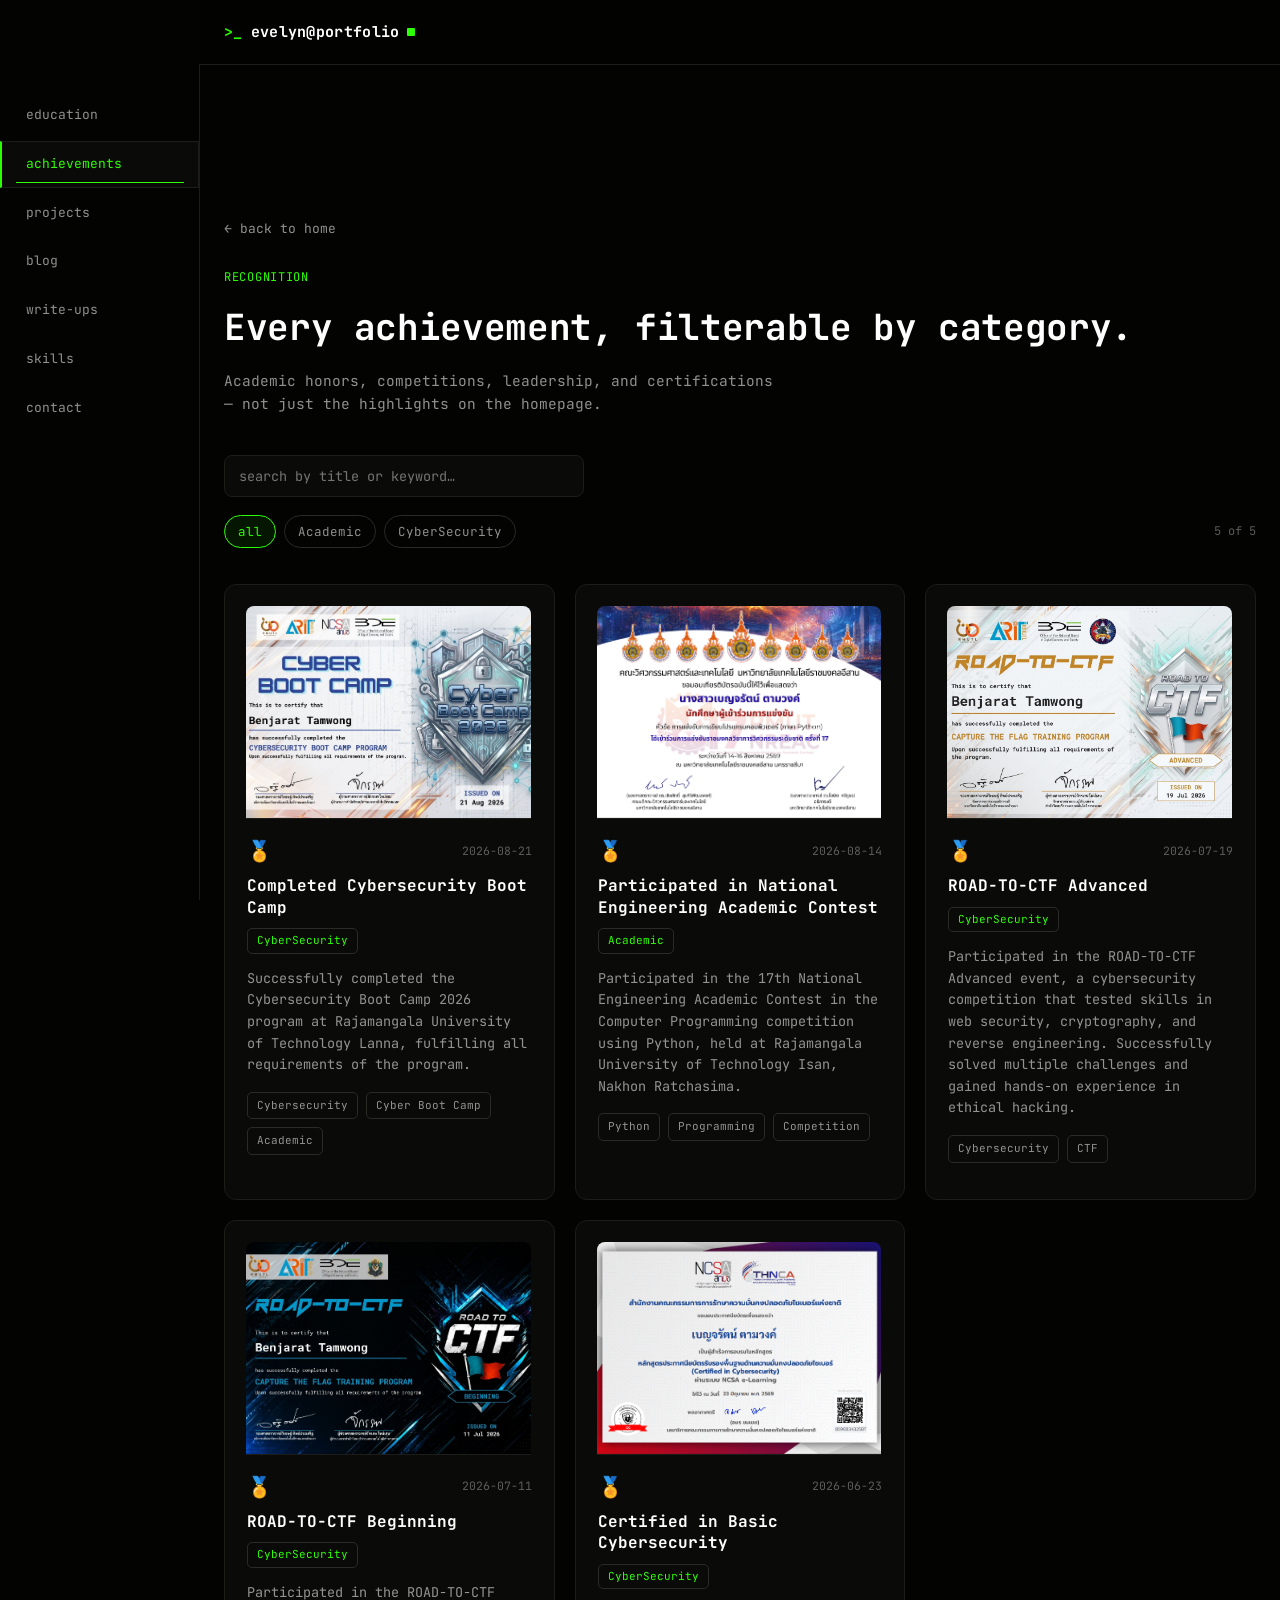
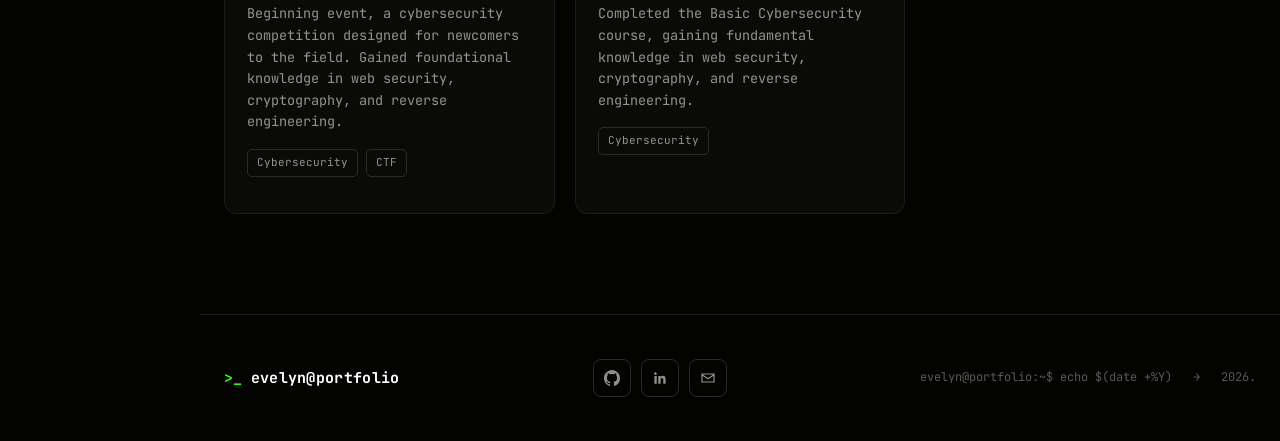
==== commit 89d92c38: "Redesign the website" ====
--- a/achievements.html
+++ b/achievements.html
@@ -5,15 +5,6 @@
 <meta name="viewport" content="width=device-width, initial-scale=1.0">
 <title>evelyn@achievements</title>
 <meta name="description" content="Awards, honors, competitions, and certifications — filter by category.">
-<script>
-  (function(){
-    try{
-      if(localStorage.getItem('theme') === 'light'){
-        document.documentElement.setAttribute('data-theme','light');
-      }
-    }catch(e){}
-  })();
-</script>
 <link rel="preconnect" href="https://fonts.googleapis.com">
 <link rel="preconnect" href="https://fonts.gstatic.com" crossorigin>
 <link href="https://fonts.googleapis.com/css2?family=JetBrains+Mono:wght@400;500;600;700;800&display=swap" rel="stylesheet">
@@ -61,17 +52,12 @@
       <span class="prompt">&gt;_</span> evelyn@portfolio <span class="blink-dot" aria-hidden="true"></span>
     </a>
     <div class="nav-cta">
-      <button class="theme-toggle" id="theme-toggle" aria-label="Toggle light and dark mode">
-        <svg class="icon-sun" viewBox="0 0 24 24" fill="none" stroke="currentColor" stroke-width="1.8" stroke-linecap="round"><circle cx="12" cy="12" r="4.5"/><path d="M12 2.5v2.5M12 19v2.5M4.2 4.2l1.8 1.8M18 18l1.8 1.8M2.5 12H5M19 12h2.5M4.2 19.8L6 18M18 6l1.8-1.8"/></svg>
-        <svg class="icon-moon" viewBox="0 0 24 24" fill="none" stroke="currentColor" stroke-width="1.8" stroke-linecap="round" stroke-linejoin="round"><path d="M20 14.5A8.5 8.5 0 1 1 9.5 4a7 7 0 0 0 10.5 10.5Z"/></svg>
-      </button>
       <button class="nav-toggle" id="nav-toggle" aria-label="Toggle menu" aria-expanded="false" aria-controls="mobile-menu">
         <span></span>
       </button>
     </div>
   </div>
   <div class="mobile-menu" id="mobile-menu">
-    <a href="index.html#about" class="nav-link">about</a>
     <a href="index.html#education" class="nav-link">education</a>
     <a href="index.html#achievements" class="nav-link">achievements</a>
     <a href="index.html#projects" class="nav-link">projects</a>
@@ -84,7 +70,6 @@
 
 <aside class="side-nav" aria-label="Primary">
   <nav class="side-nav-list">
-    <a href="index.html#about" class="nav-link" data-section="about">about</a>
     <a href="index.html#education" class="nav-link" data-section="education">education</a>
     <a href="index.html#achievements" class="nav-link" data-section="achievements">achievements</a>
     <a href="index.html#projects" class="nav-link" data-section="projects">projects</a>
--- a/css/style.css
+++ b/css/style.css
@@ -17,60 +17,10 @@
     --sidebar-width:200px;
   }
 
-  :root[data-theme="light"]{
-    --bg:#ffffff;
-    --bg-raised:#f7f7f4;
-    --accent:#0f7a00;
-    --text:#0b0b09;
-    --border:#dcdcd6;
-    --border-hover:#b7b7ae;
-    --muted:rgba(11,11,9,0.62);
-    --muted-dim:rgba(11,11,9,0.42);
-    --header-bg:rgba(255,255,255,0.92);
-    --terminal-bg:#e9e9e3;
-    --surface-tint:rgba(0,0,0,0.035);
-    color-scheme:light;
-  }
-
-  :root[data-theme="light"] .terminal-window{
-    box-shadow:0 20px 40px -24px rgba(0,0,0,0.14);
-  }
-
-  /* Give light-mode cards actual visual separation from the page */
-  :root[data-theme="light"]{
-    --bg-raised:#f2f2ee;
-  }
-
-  :root[data-theme="light"] .achievement-card,
-  :root[data-theme="light"] .project-card,
-  :root[data-theme="light"] .skill-card{
-    box-shadow: 0 1px 3px rgba(0,0,0,0.05);
-  }
-
-  :root[data-theme="light"] .achievement-card:hover,
-  :root[data-theme="light"] .project-card:hover{
-    box-shadow: 0 8px 20px -8px rgba(0,0,0,0.12);
-  }
-
-  /* Tag/category pills need a touch more contrast to read as "chips" */
-  :root[data-theme="light"] .tag,
-  :root[data-theme="light"] .achievement-category,
-  :root[data-theme="light"] .badge{
-    border-color: var(--border-hover);
-    background: rgba(0,0,0,0.02);
-  }
-
-  /* NEW badge: solid accent pill instead of a raw green outline */
-  :root[data-theme="light"] .new-badge{
-    color:#ffffff;
-    background: var(--accent);
-    border-color: var(--accent);
-  }
-
   html{transition:background 200ms var(--ease);}
   body, .site-header, .terminal-titlebar, .terminal-window, .project-card,
-  .skill-card, .field input, .field textarea, .badge, .tag, .btn, .nav-link,
-  .card-link, .theme-toggle, .footer-link{
+  .skill-card, .badge, .tag, .btn, .nav-link,
+  .card-link, .footer-link{
     transition:background 200ms var(--ease), border-color 200ms var(--ease), color 200ms var(--ease);
   }
 
@@ -101,14 +51,6 @@
   ::-webkit-scrollbar-track{background:var(--bg);}
   ::-webkit-scrollbar-thumb{background:var(--border-hover);border-radius:10px;}
   ::-webkit-scrollbar-thumb:hover{background:var(--muted-dim);}
-
-  .skip-link{
-    position:absolute;top:-100px;left:16px;
-    background:var(--accent);color:var(--bg);
-    padding:10px 16px;border-radius:var(--radius-sm);
-    font-weight:700;z-index:200;transition:top 200ms var(--ease);
-  }
-  .skip-link:focus{top:16px;}
 
   .container{
     width:100%;
@@ -176,7 +118,6 @@
     border-left-color:var(--accent);
   }
 
-  nav.main-nav{display:flex;align-items:center;gap:4px;}
   .nav-link{
     padding:8px 14px;
     font-size:13px;
@@ -212,23 +153,6 @@
   }
   .btn-solid:hover{background:transparent;color:var(--accent);transform:translateY(-1px);}
 
-  .theme-toggle{
-    width:38px;height:38px;
-    border:1px solid var(--border-hover);
-    border-radius:var(--radius-sm);
-    background:transparent;
-    display:flex;align-items:center;justify-content:center;
-    color:var(--text);
-    cursor:pointer;
-    flex-shrink:0;
-  }
-  .theme-toggle:hover{border-color:var(--accent);color:var(--accent);transform:translateY(-1px);}
-  .theme-toggle svg{width:16px;height:16px;}
-  .theme-toggle .icon-sun{display:none;}
-  .theme-toggle .icon-moon{display:block;}
-  [data-theme="light"] .theme-toggle .icon-sun{display:block;}
-  [data-theme="light"] .theme-toggle .icon-moon{display:none;}
-
   .nav-toggle{
     display:none;
     width:38px;height:38px;
@@ -267,25 +191,17 @@
     }
     #main, footer{
       margin-left:var(--sidebar-width);
+      width: calc(100% - var(--sidebar-width));
     }
   }
 
   /* ---------- Hero / Terminal ---------- */
   .hero{
-    min-height:100vh;
-    display:flex;flex-direction:column;align-items:center;justify-content:center;
-    padding:120px 24px 80px;
+    min-height:auto;
+    display:flex;flex-direction:column;align-items:center;justify-content:flex-start;
+    padding:60px 24px 80px;
     position:relative;
   }
-  .hero-eyebrow{
-    font-size:12px;color:var(--muted);letter-spacing:0.12em;text-transform:uppercase;
-    margin-bottom:20px;display:flex;align-items:center;gap:10px;
-  }
-  .hero-eyebrow::before{
-    content:"";width:6px;height:6px;background:var(--accent);border-radius:50%;
-    box-shadow:0 0 0 3px rgba(44,255,5,0.12);
-  }
-
   .terminal-window{
     width:100%;max-width:760px;
     border:1px solid var(--border-hover);
@@ -310,50 +226,89 @@
     margin-left:8px;font-size:12px;color:var(--muted);
   }
 
-  .terminal-body{
-    padding:22px 20px 18px;
-    min-height:340px;
-    max-height:440px;
-    overflow-y:auto;
-    font-size:13.5px;
-  }
-  .terminal-line{margin-bottom:10px;white-space:pre-wrap;word-break:break-word;}
-  .terminal-line .p1{color:var(--accent);font-weight:600;}
-  .terminal-line .p2{color:var(--text);}
-  .terminal-out{color:var(--muted);margin-bottom:16px;animation:fadeIn 220ms var(--ease);}
-  .terminal-out strong{color:var(--text);}
-  .terminal-out a{color:var(--accent);border-bottom:1px solid rgba(44,255,5,0.3);}
-  .terminal-out a:hover{border-bottom-color:var(--accent);}
-  .terminal-out .out-title{color:var(--accent);font-weight:700;margin-bottom:6px;display:block;}
-  .terminal-out ul{list-style:none;margin-top:4px;}
-  .terminal-out li{padding:3px 0;padding-left:16px;position:relative;}
-  .terminal-out li::before{content:"›";position:absolute;left:0;color:var(--accent);}
-
-  .terminal-input-row{
-    display:flex;align-items:center;gap:8px;
-    border-top:1px solid var(--border);
-    padding:16px 20px;
-  }
-  .terminal-input-row .p1{color:var(--accent);font-weight:600;font-size:13.5px;flex-shrink:0;}
-  #term-form{display:flex;align-items:center;flex:1;gap:2px;}
-  #term-input{
-    flex:1;background:transparent;border:none;outline:none;
-    color:var(--text);font-family:inherit;font-size:13.5px;caret-color:var(--accent);
-  }
-  .cursor{
-    display:inline-block;width:8px;height:16px;background:var(--accent);
-    animation:blink 1s step-end infinite;
-    vertical-align:middle;
-    border-radius:1px;
-  }
-
-  .hero-hint{
-    margin-top:22px;font-size:12px;color:var(--muted-dim);
-    display:flex;gap:18px;flex-wrap:wrap;justify-content:center;
-  }
-  .hero-hint kbd{
-    border:1px solid var(--border-hover);border-radius:5px;padding:1px 6px;
-    font-size:11px;color:var(--muted);background:var(--bg-raised);
+  /* ---------- Profile card (hero) ---------- */
+  .profile-card{max-width:760px;}
+  .profile-body{
+    display:flex;gap:36px;align-items:stretch;
+    padding:32px;
+  }
+  .profile-avatar{
+    position:relative;flex-shrink:0;
+    width:220px;border-radius:var(--radius-lg);
+    border:1px solid var(--border-hover);
+    background:
+      repeating-linear-gradient(135deg, rgba(44,255,5,0.05) 0 2px, transparent 2px 10px),
+      var(--terminal-bg);
+    display:flex;align-items:center;justify-content:center;
+    box-shadow:inset 0 0 0 1px rgba(44,255,5,0.04);
+    overflow:hidden;
+  }
+  .profile-avatar-img{
+    position:absolute;inset:0;width:100%;height:100%;object-fit:cover;
+  }
+  .profile-avatar-initials{
+    display:none;
+    font-size:56px;font-weight:800;letter-spacing:0.02em;color:var(--accent);
+  }
+  .profile-status-dot{
+    position:absolute;right:10px;bottom:10px;
+    width:11px;height:11px;border-radius:50%;
+    background:var(--accent);border:2px solid var(--bg-raised);
+    box-shadow:0 1px 4px rgba(0,0,0,0.4);
+  }
+
+  .profile-main{min-width:0;flex:1;display:flex;flex-direction:column;justify-content:center;}
+  .profile-heading{display:flex;align-items:baseline;gap:12px;flex-wrap:wrap;}
+  .profile-name{font-size:26px;font-weight:800;letter-spacing:-0.01em;}
+  .profile-handle{font-size:13px;color:var(--muted-dim);}
+  .profile-role{
+    font-size:13px;color:var(--accent);margin-top:6px;
+    letter-spacing:0.02em;
+  }
+  .profile-bio{
+    font-size:14px;line-height:1.7;color:var(--muted);
+    margin-top:16px;max-width:460px;
+  }
+
+  .profile-stats{margin-top:22px;display:flex;flex-direction:column;}
+  .profile-stat{
+    display:grid;grid-template-columns:90px 1fr;gap:16px;align-items:center;
+    padding:8px 0;border-bottom:1px solid var(--border);
+    font-size:12.5px;
+  }
+  .profile-stat:last-child{border-bottom:none;}
+  .profile-stat-label{
+    color:var(--muted-dim);text-transform:uppercase;letter-spacing:0.1em;font-size:11px;
+  }
+  .profile-stat-label::before{content:"› ";color:var(--accent);}
+  .profile-stat-value{color:var(--text);display:flex;align-items:center;}
+
+  .profile-socials{display:flex;gap:10px;margin-top:24px;}
+  .profile-social-link{
+    width:38px;height:38px;border-radius:var(--radius-sm);
+    border:1px solid var(--border-hover);
+    display:flex;align-items:center;justify-content:center;
+    color:var(--muted);font-size:15px;
+    transition:border-color 180ms var(--ease), color 180ms var(--ease), transform 180ms var(--ease);
+  }
+  .profile-social-link:hover{
+    border-color:var(--accent);color:var(--accent);transform:translateY(-2px);
+  }
+
+  @keyframes pulseRing{
+    0%{transform:scale(1);opacity:0.5;}
+    70%{transform:scale(2.2);opacity:0;}
+    100%{transform:scale(2.2);opacity:0;}
+  }
+
+  @media (max-width:700px){
+    .profile-body{flex-direction:column;align-items:center;text-align:center;padding:30px 22px 32px;}
+    .profile-avatar{width:180px;height:180px;}
+    .profile-heading{justify-content:center;}
+    .profile-bio{max-width:100%;}
+    .profile-stat{grid-template-columns:1fr;gap:2px;text-align:center;}
+    .profile-stat-label::before{content:"";}
+    .profile-socials{justify-content:center;}
   }
 
   /* ---------- Sections shared ---------- */
@@ -371,41 +326,90 @@
 
   /* education */
   .education-timeline {
-    display: flex;
-    flex-direction: column;
-    gap: 2rem;
-    margin-top: 2rem;
-  }
-
-  .education-item {
-    display: grid;
-    grid-template-columns: 170px 1fr;
-    gap: 2rem;
-    padding-bottom: 2rem;
-    border-bottom: 1px solid rgba(255,255,255,0.08);
-  }
-
-  .education-year {
-    color: var(--accent);
-    font-size: 0.9rem;
-    white-space: nowrap;
-  }
-
-  .education-content h3 {
-    margin-bottom: .5rem;
-    font-size: 1.15rem;
-  }
-
-  .education-content p {
+    position: relative;
+    max-width: 950px;
+    margin-top: 60px;
+    padding-left: 190px;
+  }
+
+  /* Vertical timeline line */
+  .education-timeline::before {
+    content: "";
+    position: absolute;
+    left: 150px;
+    top: 8px;
+    bottom: 8px;
+    width: 1px;
+    background: rgba(255, 255, 255, 0.15);
+  }
+
+  /* Each education entry */
+  .timeline-item {
+    position: relative;
+    padding-bottom: 70px;
+  }
+
+  /* Timeline dot */
+  .timeline-marker {
+    position: absolute;
+    left: -44px;
+    top: 7px;
+    width: 9px;
+    height: 9px;
+    border: 2px solid #00ff41;
+    background: #000;
+    border-radius: 50%;
+    box-shadow: 0 0 0 4px #000;
+  }
+
+  /* Date */
+  .timeline-date {
+    position: absolute;
+    left: -190px;
+    top: 0;
+    width: 120px;
+
+    color: #00ff41;
+    font-size: 14px;
+    font-weight: 700;
+    line-height: 1.5;
+    text-align: right;
+  }
+
+  /* Content */
+  .timeline-content {
+    padding-left: 20px;
+  }
+
+  .timeline-content h3 {
+    margin: 0 0 16px;
+    color: #fff;
+    font-size: 21px;
+    line-height: 1.4;
+  }
+
+  .timeline-content p {
+    margin: 0;
+    max-width: 650px;
     color: var(--muted);
-    line-height: 1.7;
-  }
-
+    line-height: 1.8;
+  }
+
+  .timeline-date .current {
+    display: block;
+    width: fit-content;
+    margin-top: 8px;
+    margin-left: auto;
+  }
+
+  /* Graduation note */
   .education-note {
-    display: inline-block;
-    margin-top: .75rem;
-    color: var(--accent);
-    font-size: .9rem;
+    display: block;
+    margin-top: 18px;
+
+    color: #00ff41;
+    font-size: 14px;
+    font-weight: 600;
   }
 
   .current {
@@ -554,61 +558,152 @@
   /* ---------- Skills ---------- */
   .skills-grid{display:grid;grid-template-columns:repeat(2,1fr);gap:20px;}
   .skill-card{
+    position:relative;
     border:1px solid var(--border);border-radius:var(--radius-lg);
     padding:24px;background:var(--bg-raised);
-  }
+    overflow:hidden;
+    transition:border-color 220ms var(--ease), transform 220ms var(--ease), box-shadow 220ms var(--ease);
+  }
+  .skill-card::before{
+    content:"";position:absolute;top:0;left:0;right:0;height:2px;
+    background:linear-gradient(90deg, transparent, var(--accent), transparent);
+    opacity:0;transition:opacity 220ms var(--ease);
+  }
+  .skill-card:hover{
+    border-color:var(--border-hover);
+    transform:translateY(-3px);
+    box-shadow:0 16px 32px -20px rgba(44,255,5,0.18);
+  }
+  .skill-card:hover::before{opacity:1;}
   .skill-card h4{
     font-size:12px;color:var(--accent);text-transform:uppercase;letter-spacing:0.1em;
-    margin-bottom:16px;display:flex;align-items:center;gap:8px;
-  }
-  .skill-card h4::before{content:"$";color:var(--muted-dim);}
+    margin-bottom:16px;display:flex;align-items:center;gap:9px;
+  }
+  .skill-card h4 i{font-size:12.5px;width:14px;text-align:center;color:var(--accent);opacity:0.85;}
+  .skill-count{
+    margin-left:auto;font-size:10.5px;color:var(--muted-dim);
+    border:1px solid var(--border-hover);border-radius:999px;
+    padding:1px 8px;letter-spacing:0;font-weight:600;
+  }
   .badge-row{display:flex;flex-wrap:wrap;gap:9px;}
   .badge{
+    position:relative;
     font-size:12.5px;padding:7px 13px;border:1px solid var(--border-hover);
     border-radius:var(--radius-sm);color:var(--text);
+    overflow:hidden;
     transition:border-color 180ms var(--ease), color 180ms var(--ease), transform 180ms var(--ease);
   }
+  .badge::before{
+    content:"";position:absolute;inset:0;
+    background:rgba(44,255,5,0.09);
+    transform:scaleX(0);transform-origin:left;
+    transition:transform 220ms var(--ease);
+    z-index:0;
+  }
+  .badge{isolation:isolate;}
   .badge:hover{border-color:var(--accent);color:var(--accent);transform:translateY(-2px);}
-
-  /* ---------- Experience ---------- */
-  .timeline{position:relative;padding-left:28px;}
-  .timeline::before{
-    content:"";position:absolute;left:5px;top:6px;bottom:6px;width:1px;background:var(--border-hover);
-  }
-  .timeline-item{position:relative;padding-bottom:44px;}
-  .timeline-item:last-child{padding-bottom:0;}
-  .timeline-dot{
-    position:absolute;left:-28px;top:4px;width:11px;height:11px;border-radius:50%;
-    background:var(--bg);border:2px solid var(--accent);
-  }
-  .timeline-date{font-size:12px;color:var(--muted-dim);margin-bottom:6px;}
-  .timeline-role{font-size:16.5px;font-weight:700;margin-bottom:4px;}
-  .timeline-org{font-size:13px;color:var(--accent);margin-bottom:10px;}
-  .timeline-desc{font-size:13.5px;color:var(--muted);max-width:600px;}
-
-  /* ---------- Contact ---------- */
-  .contact-grid{display:grid;grid-template-columns:0.9fr 1.1fr;gap:60px;}
-  .contact-info p{color:var(--muted);font-size:14px;max-width:400px;margin-bottom:28px;}
-  .contact-line{
-    display:flex;align-items:center;gap:12px;padding:12px 0;
-    border-bottom:1px solid var(--border);font-size:13.5px;
-  }
-  .contact-line .label{color:var(--muted-dim);width:90px;flex-shrink:0;}
-  .contact-line a:hover{color:var(--accent);}
-
-  .field{margin-bottom:18px;}
-  .field label{
-    display:block;font-size:12px;color:var(--accent);margin-bottom:8px;
-  }
-  .field label::before{content:"$ ";color:var(--muted-dim);}
-  .field input, .field textarea{
-    width:100%;background:var(--bg-raised);border:1px solid var(--border);
-    border-radius:var(--radius-sm);padding:12px 14px;color:var(--text);
-    font-family:inherit;font-size:13.5px;resize:vertical;
-    transition:border-color 180ms var(--ease);
-  }
-  .field input:focus, .field textarea:focus{border-color:var(--accent);outline:none;}
-  .field textarea{min-height:110px;}
+  .badge:hover::before{transform:scaleX(1);}
+
+  /* contact */
+  .contact-links {
+    display: grid;
+    grid-template-columns: repeat(2, minmax(280px, 1fr));
+    gap: 16px;
+
+    width: min(100%, 1000px);
+    margin: 45px auto 0;
+  }
+
+  .contact-link {
+    display: flex;
+    align-items: center;
+    gap: 16px;
+
+    padding: 18px 20px;
+
+    border: 1px solid rgba(255, 255, 255, 0.12);
+    border-radius: 8px;
+
+    text-decoration: none;
+    color: inherit;
+
+    transition:
+      border-color 0.2s ease,
+      background 0.2s ease,
+      transform 0.2s ease;
+  }
+
+  .contact-link:hover {
+    border-color: #00ff41;
+    background: rgba(0, 255, 65, 0.03);
+    transform: translateY(-2px);
+  }
+
+  .contact-icon {
+    width: 42px;
+    height: 42px;
+
+    display: flex;
+    align-items: center;
+    justify-content: center;
+
+    border: 1px solid rgba(255, 255, 255, 0.15);
+    border-radius: 6px;
+
+    color: var(--muted);
+    font-size: 18px;
+
+    flex-shrink: 0;
+
+    transition:
+      color 0.2s ease,
+      border-color 0.2s ease;
+  }
+
+  .contact-link:hover .contact-icon {
+    color: #00ff41;
+    border-color: #00ff41;
+  }
+
+  .contact-info {
+    display: flex;
+    flex-direction: column;
+    gap: 4px;
+
+    min-width: 0;
+  }
+
+  .contact-label {
+    color: #00ff41;
+    font-size: 11px;
+    font-weight: 700;
+    letter-spacing: 1.5px;
+  }
+
+  .contact-value {
+    color: #fff;
+    font-size: 14px;
+
+    overflow: hidden;
+    text-overflow: ellipsis;
+    white-space: nowrap;
+  }
+
+  .contact-arrow {
+    margin-left: auto;
+
+    color: var(--muted);
+    font-size: 18px;
+
+    transition:
+      color 0.2s ease,
+      transform 0.2s ease;
+  }
+
+  .contact-link:hover .contact-arrow {
+    color: #00ff41;
+    transform: translate(2px, -2px);
+  }
 
   /* ---------- Footer ---------- */
   footer{border-top:1px solid var(--border);padding:44px 0;}
@@ -625,15 +720,13 @@
   /* ---------- Responsive ---------- */
   @media (max-width:860px){
     .project-grid, .skills-grid, .achievements-grid{grid-template-columns:1fr;}
-    .contact-grid{grid-template-columns:1fr;gap:44px;}
-    nav.main-nav, .nav-cta .btn:not(.btn-solid){display:none;}
+    .nav-cta .btn:not(.btn-solid){display:none;}
     .nav-toggle{display:flex;}
     .side-nav{display:none;}
     section{padding:76px 0;}
     .hero{padding-top:110px;}
   }
   @media (max-width:560px){
-    .terminal-body{font-size:12.5px;}
     .blog-item{flex-direction:column;gap:6px;}
     .blog-meta{order:-1;}
   }
@@ -641,4 +734,10 @@
   @media (prefers-reduced-motion: reduce){
     *{animation-duration:0.01ms !important;transition-duration:0.01ms !important;}
     html{scroll-behavior:auto;}
+  }
+
+  @media (max-width: 700px) {
+    .contact-links {
+      grid-template-columns: 1fr;
+    }
   }
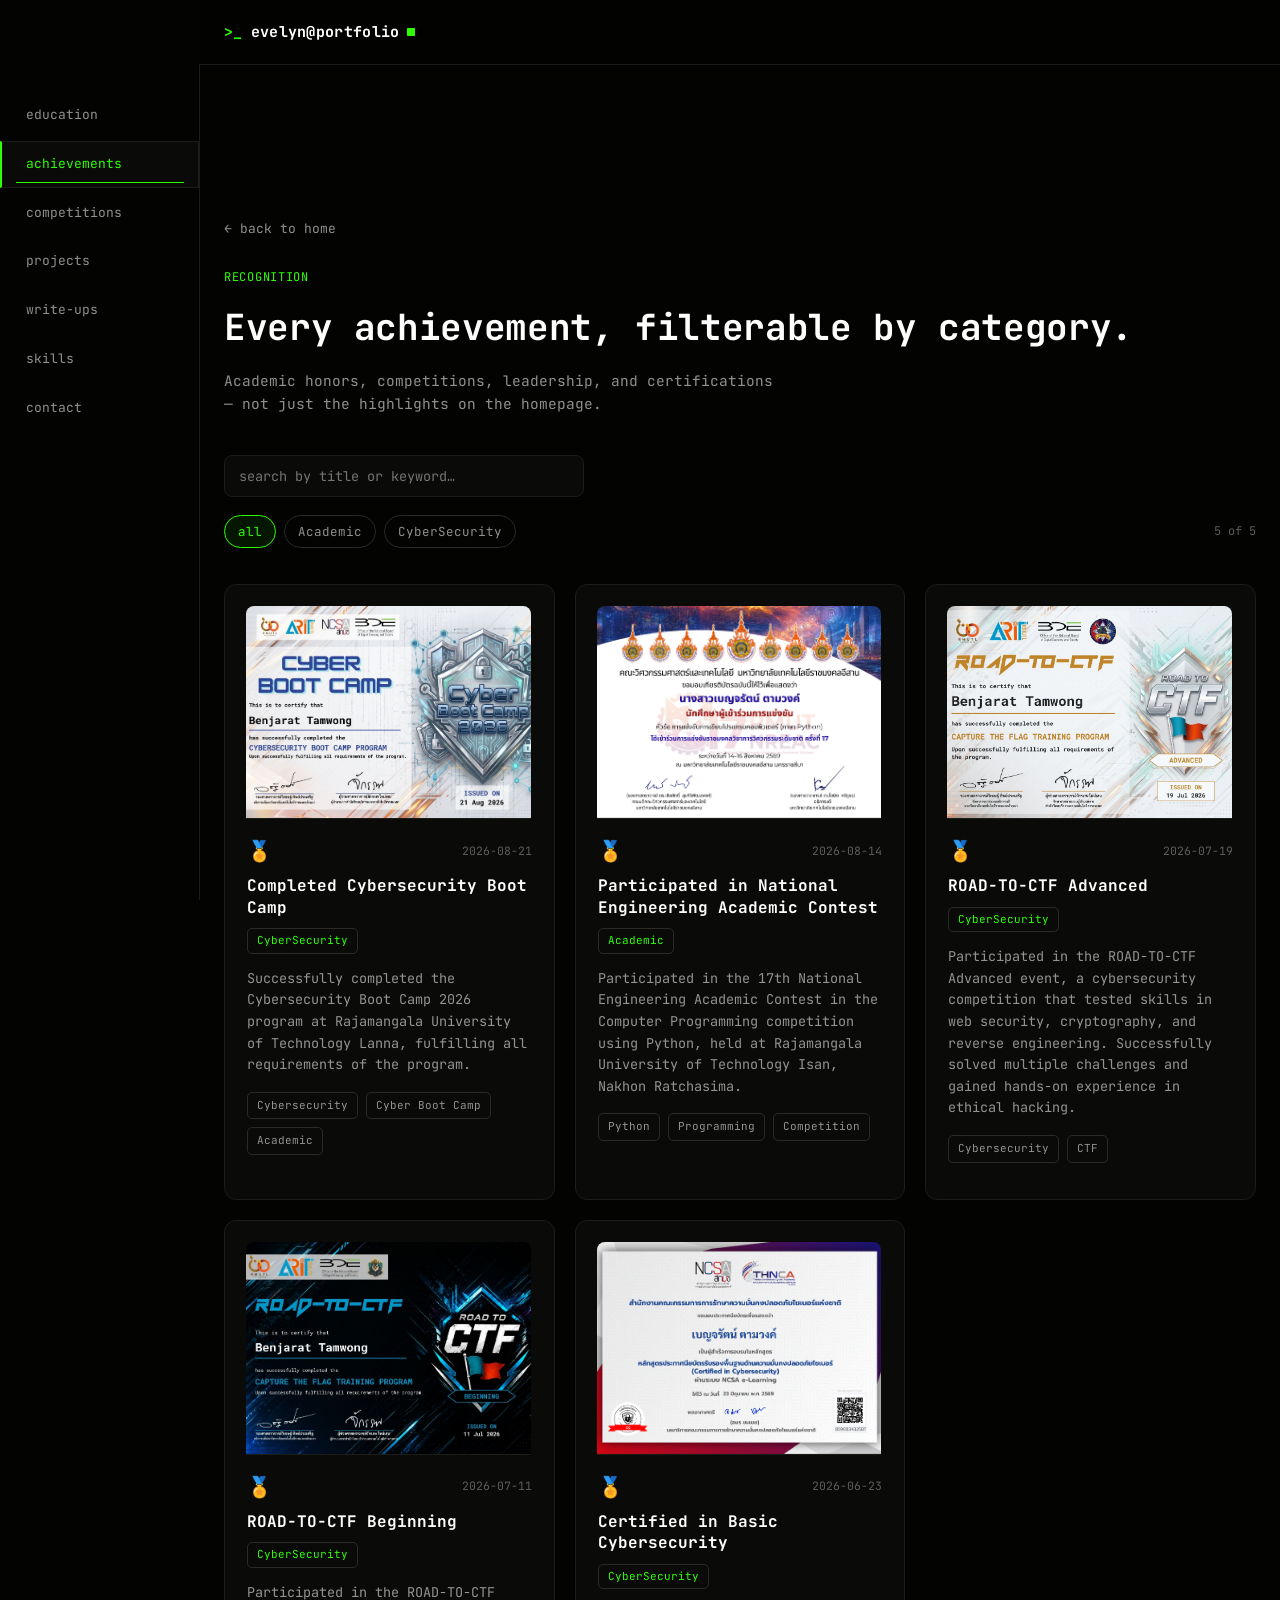
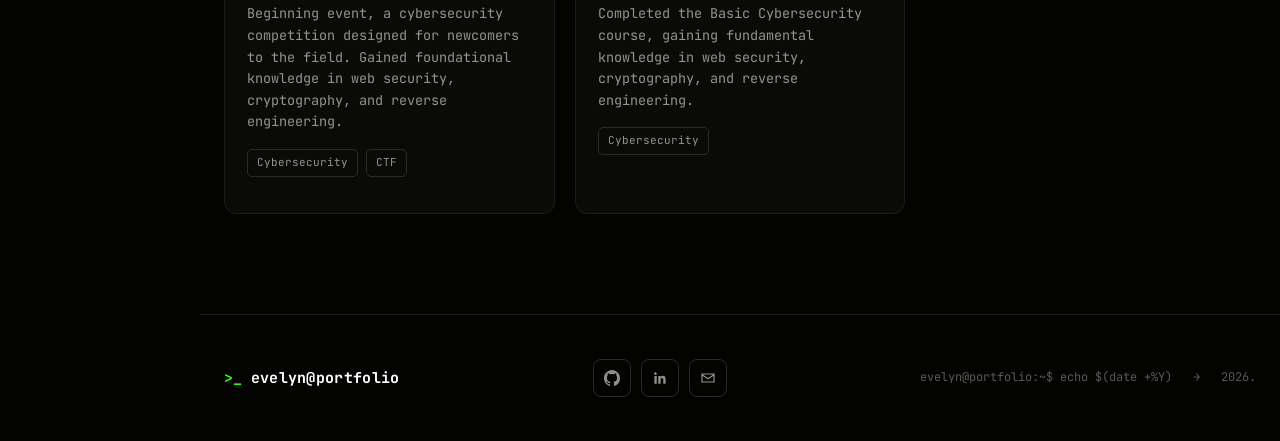
==== commit 0ef8c0c2: "Updated the contents and added competitions section" ====
--- a/achievements.html
+++ b/achievements.html
@@ -60,8 +60,8 @@
   <div class="mobile-menu" id="mobile-menu">
     <a href="index.html#education" class="nav-link">education</a>
     <a href="index.html#achievements" class="nav-link">achievements</a>
+    <a href="index.html#competitions" class="nav-link">competitions</a>
     <a href="index.html#projects" class="nav-link">projects</a>
-    <a href="index.html#blog" class="nav-link">blog</a>
     <a href="index.html#writeups" class="nav-link">write-ups</a>
     <a href="index.html#skills" class="nav-link">skills</a>
     <a href="index.html#contact" class="nav-link">contact</a>
@@ -72,8 +72,8 @@
   <nav class="side-nav-list">
     <a href="index.html#education" class="nav-link" data-section="education">education</a>
     <a href="index.html#achievements" class="nav-link" data-section="achievements">achievements</a>
+    <a href="index.html#competitions" class="nav-link" data-section="competitions">competitions</a>
     <a href="index.html#projects" class="nav-link" data-section="projects">projects</a>
-    <a href="index.html#blog" class="nav-link" data-section="blog">blog</a>
     <a href="index.html#writeups" class="nav-link" data-section="writeups">write-ups</a>
     <a href="index.html#skills" class="nav-link" data-section="skills">skills</a>
     <a href="index.html#contact" class="nav-link" data-section="contact">contact</a>
@@ -124,7 +124,6 @@
 </footer>
 
 <script src="js/achievements_data.js"></script>
-<script src="js/blog_data.js"></script>
 <script src="js/project_data.js"></script>
 <script src="js/script.js"></script>
 <script>
--- a/css/style.css
+++ b/css/style.css
@@ -740,4 +740,30 @@
     .contact-links {
       grid-template-columns: 1fr;
     }
+  }
+
+  /* ---------- Competition Results ---------- */
+  .competition-list{
+    display:flex;flex-direction:column;gap:14px;margin-top:10px;
+  }
+  .competition-item{
+    display:flex;align-items:center;justify-content:space-between;gap:20px;
+    padding:18px 20px;
+    border:1px solid var(--border);border-radius:var(--radius-lg);
+    background:var(--bg-raised);
+    transition:border-color 200ms var(--ease), transform 200ms var(--ease);
+  }
+  .competition-item:hover{border-color:var(--border-hover);transform:translateY(-2px);}
+  .competition-main{min-width:0;}
+  .competition-event{font-size:15.5px;font-weight:700;margin-bottom:6px;}
+  .competition-date{font-size:12px;font-weight:500;color:var(--muted-dim);}
+  .competition-desc{font-size:13px;color:var(--muted);max-width:520px;}
+  .competition-position{
+    flex-shrink:0;font-size:12.5px;font-weight:700;color:var(--accent);
+    border:1px solid var(--border-hover);border-radius:999px;
+    padding:7px 14px;white-space:nowrap;
+  }
+  @media (max-width:560px){
+    .competition-item{flex-direction:column;align-items:flex-start;gap:10px;}
+    .competition-position{align-self:flex-start;}
   }
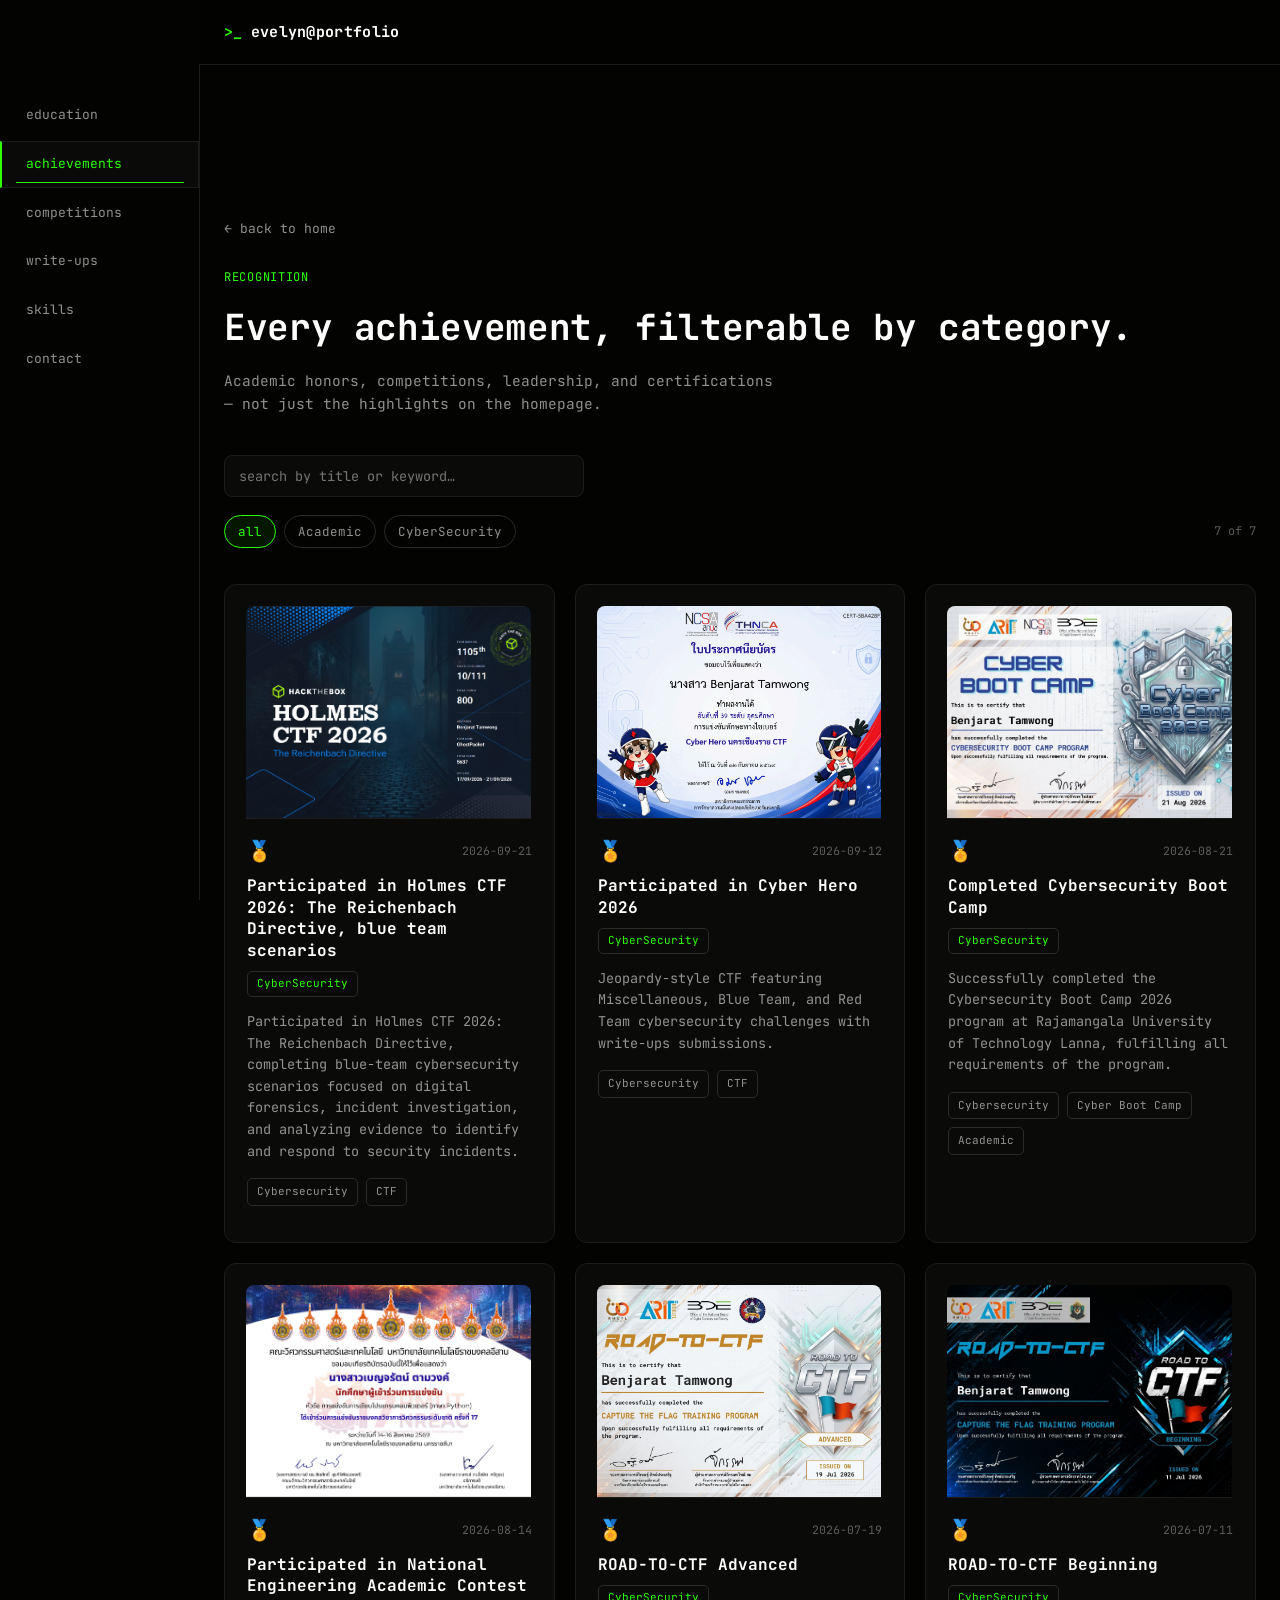
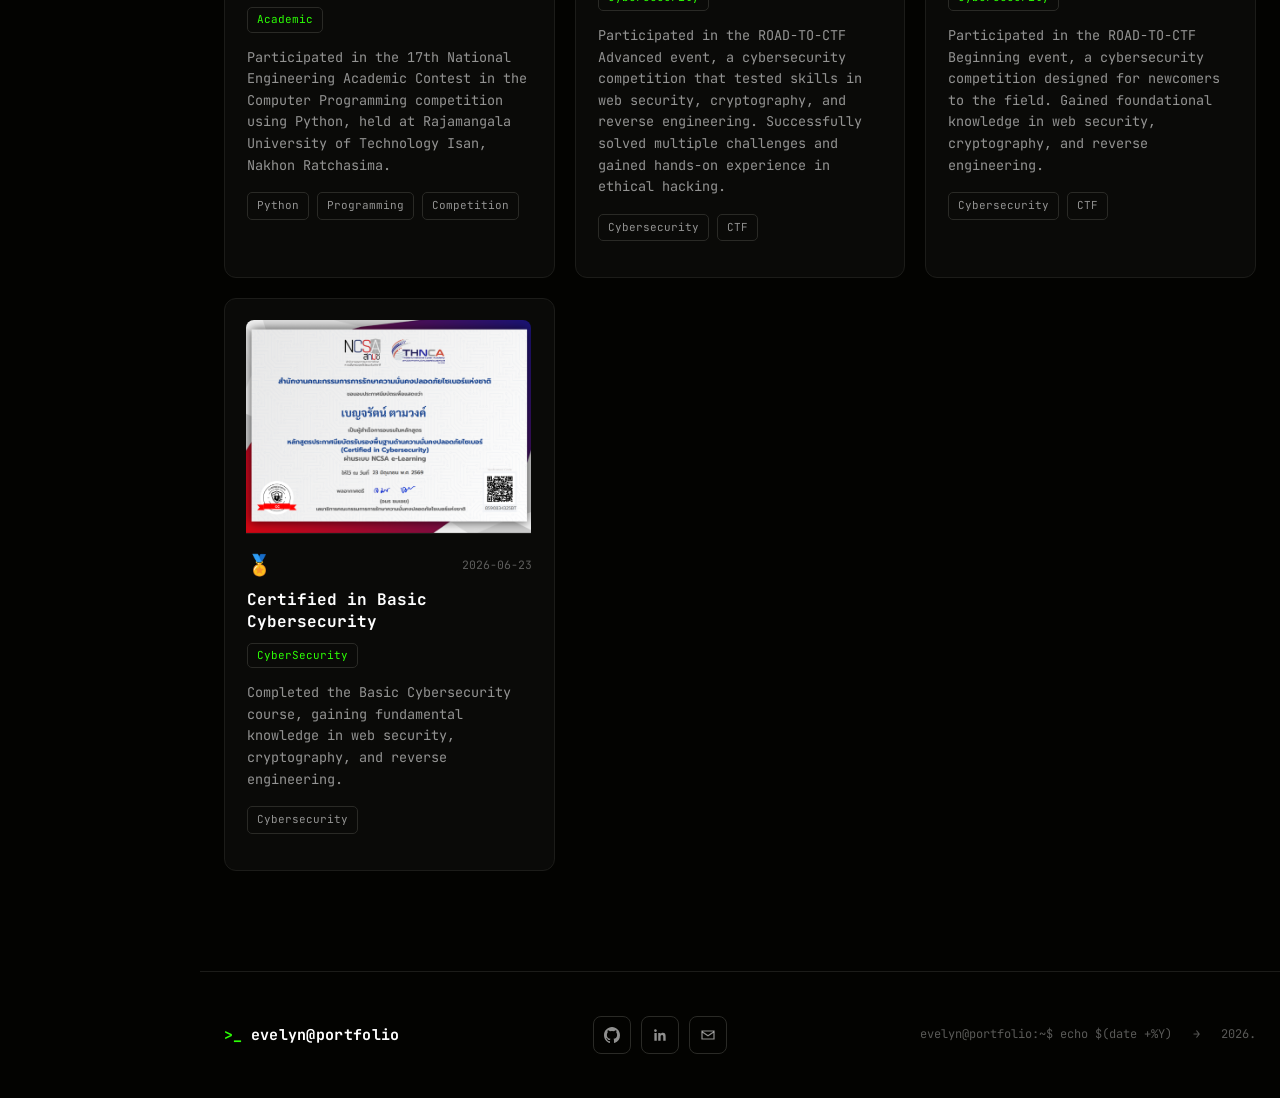
==== commit 705466cf: "added new certificates & fixed the writeups page" ====
--- a/achievements.html
+++ b/achievements.html
@@ -49,7 +49,7 @@
 <header class="site-header">
   <div class="container header-inner">
     <a href="index.html#hero" class="logo" aria-label="eve portfolio home">
-      <span class="prompt">&gt;_</span> evelyn@portfolio <span class="blink-dot" aria-hidden="true"></span>
+      <span class="prompt">&gt;_</span> evelyn@portfolio
     </a>
     <div class="nav-cta">
       <button class="nav-toggle" id="nav-toggle" aria-label="Toggle menu" aria-expanded="false" aria-controls="mobile-menu">
@@ -61,7 +61,6 @@
     <a href="index.html#education" class="nav-link">education</a>
     <a href="index.html#achievements" class="nav-link">achievements</a>
     <a href="index.html#competitions" class="nav-link">competitions</a>
-    <a href="index.html#projects" class="nav-link">projects</a>
     <a href="index.html#writeups" class="nav-link">write-ups</a>
     <a href="index.html#skills" class="nav-link">skills</a>
     <a href="index.html#contact" class="nav-link">contact</a>
@@ -73,7 +72,6 @@
     <a href="index.html#education" class="nav-link" data-section="education">education</a>
     <a href="index.html#achievements" class="nav-link" data-section="achievements">achievements</a>
     <a href="index.html#competitions" class="nav-link" data-section="competitions">competitions</a>
-    <a href="index.html#projects" class="nav-link" data-section="projects">projects</a>
     <a href="index.html#writeups" class="nav-link" data-section="writeups">write-ups</a>
     <a href="index.html#skills" class="nav-link" data-section="skills">skills</a>
     <a href="index.html#contact" class="nav-link" data-section="contact">contact</a>
